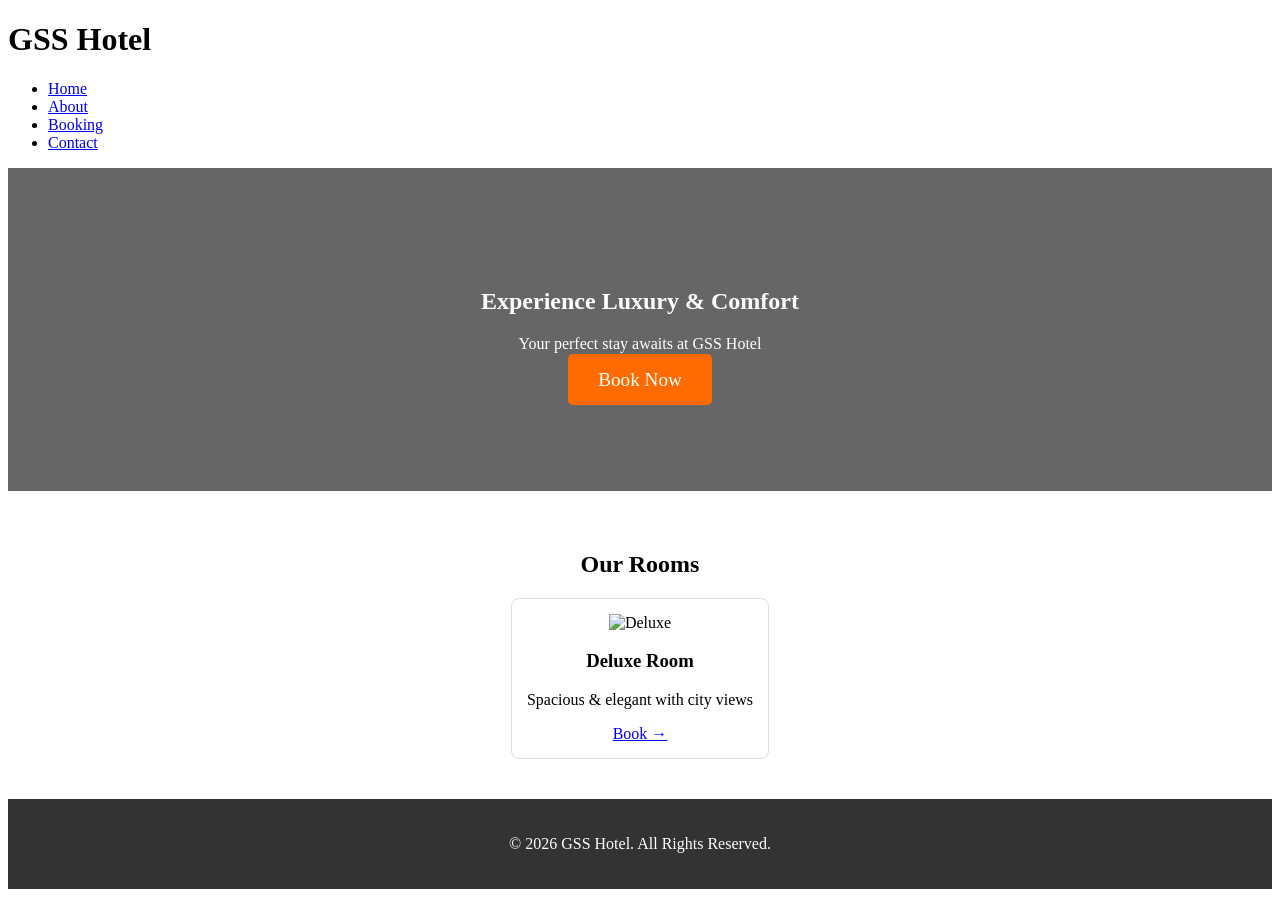
==== templates/index.html @ fb0a84f7 "Rename index.php to index.html" ====
<!DOCTYPE html>
<html lang="en">
<head>
    <meta charset="UTF-8">
    <meta name="viewport" content="width=device-width, initial-scale=1.0">
    <title>GSS Hotel - Welcome</title>
    <link rel="stylesheet" href="<?= asset('css/style.css'); ?>">
</head>
<body>
    <header>
        <h1>GSS Hotel</h1>
        <nav>
            <ul>
                <li><a href="<?= url_for(); ?>">Home</a></li>
                <li><a href="<?= url_for('about'); ?>">About</a></li>
                <li><a href="<?= url_for('booking'); ?>">Booking</a></li>
                <li><a href="<?= url_for('contact'); ?>">Contact</a></li>
            </ul>
        </nav>
    </header>

    <main>
        <!-- Hero Section -->
        <section class="hero" style="background: linear-gradient(rgba(0,0,0,0.6), rgba(0,0,0,0.6)), url('https://source.unsplash.com/random/1600x900/?hotel'); background-size: cover; color: white; text-align: center; padding: 100px 20px;">
            <h2>Experience Luxury & Comfort</h2>
            <p>Your perfect stay awaits at GSS Hotel</p>
            <a href="<?= url_for('booking'); ?>" class="cta-button" style="background: #ff6b00; color: white; padding: 15px 30px; text-decoration: none; border-radius: 5px; font-size: 1.2em;">Book Now</a>
        </section>

        <!-- Featured Rooms -->
        <section class="featured-rooms" style="padding: 40px 20px; text-align: center;">
            <h2>Our Rooms</h2>
            <div style="display: flex; justify-content: center; gap: 20px; flex-wrap: wrap;">
                <div class="room" style="max-width: 300px; border: 1px solid #ddd; padding: 15px; border-radius: 8px;">
                    <img src="https://source.unsplash.com/random/300x200/?hotel-room" alt="Deluxe" style="width:100%;">
                    <h3>Deluxe Room</h3>
                    <p>Spacious & elegant with city views</p>
                    <a href="<?= url_for('booking'); ?>">Book →</a>
                </div>
                <!-- Add more rooms if you want -->
            </div>
        </section>

        <footer style="text-align: center; padding: 20px; background: #333; color: white;">
            <p>&copy; 2026 GSS Hotel. All Rights Reserved.</p>
        </footer>
    </main>
</body>
</html>
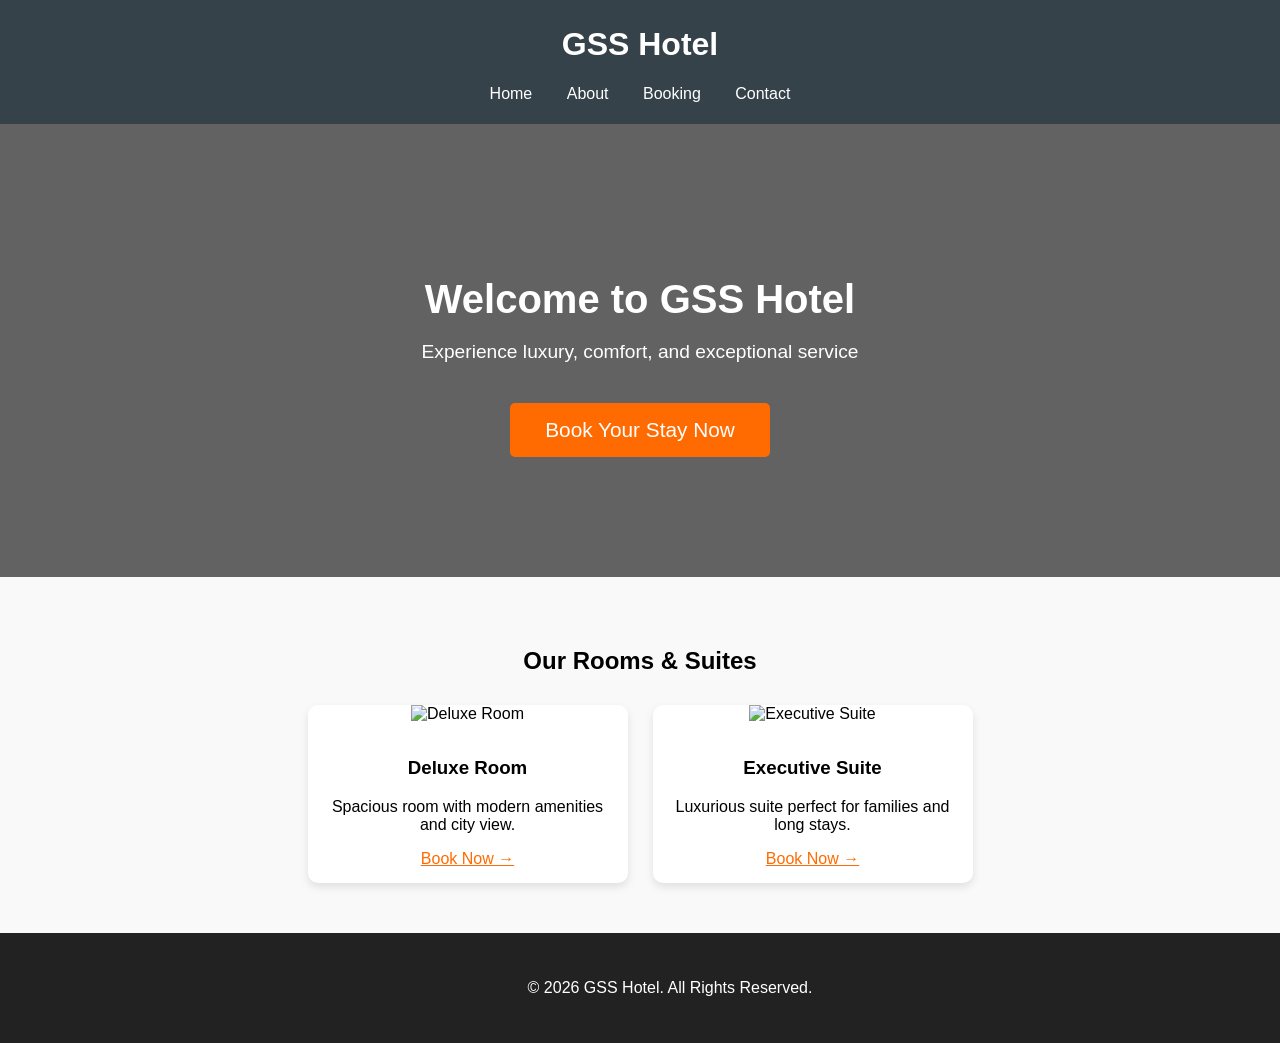
==== commit a4c6e03b: "Create index.html Added index.html home page" ====
--- a/templates/index.html
+++ b/templates/index.html
@@ -3,48 +3,59 @@
 <head>
     <meta charset="UTF-8">
     <meta name="viewport" content="width=device-width, initial-scale=1.0">
-    <title>GSS Hotel - Welcome</title>
-    <link rel="stylesheet" href="<?= asset('css/style.css'); ?>">
+    <title>GSS Hotel - Home</title>
+    <link rel="stylesheet" href="../static/css/style.css">
 </head>
 <body>
     <header>
         <h1>GSS Hotel</h1>
         <nav>
             <ul>
-                <li><a href="<?= url_for(); ?>">Home</a></li>
-                <li><a href="<?= url_for('about'); ?>">About</a></li>
-                <li><a href="<?= url_for('booking'); ?>">Booking</a></li>
-                <li><a href="<?= url_for('contact'); ?>">Contact</a></li>
+                <li><a href="index.html">Home</a></li>
+                <li><a href="about.html">About</a></li>
+                <li><a href="booking.html">Booking</a></li>
+                <li><a href="contact.html">Contact</a></li>
             </ul>
         </nav>
     </header>
 
     <main>
         <!-- Hero Section -->
-        <section class="hero" style="background: linear-gradient(rgba(0,0,0,0.6), rgba(0,0,0,0.6)), url('https://source.unsplash.com/random/1600x900/?hotel'); background-size: cover; color: white; text-align: center; padding: 100px 20px;">
-            <h2>Experience Luxury & Comfort</h2>
-            <p>Your perfect stay awaits at GSS Hotel</p>
-            <a href="<?= url_for('booking'); ?>" class="cta-button" style="background: #ff6b00; color: white; padding: 15px 30px; text-decoration: none; border-radius: 5px; font-size: 1.2em;">Book Now</a>
+        <section class="hero" style="background: linear-gradient(rgba(0,0,0,0.6), rgba(0,0,0,0.6)), url('https://source.unsplash.com/random/1600x900/?luxury-hotel'); background-size: cover; background-position: center; color: white; text-align: center; padding: 120px 20px;">
+            <h2>Welcome to GSS Hotel</h2>
+            <p>Experience luxury, comfort, and exceptional service</p>
+            <a href="booking.html" style="background: #ff6b00; color: white; padding: 15px 35px; text-decoration: none; border-radius: 5px; font-size: 1.3em; display: inline-block; margin-top: 20px;">Book Your Stay Now</a>
         </section>
 
         <!-- Featured Rooms -->
-        <section class="featured-rooms" style="padding: 40px 20px; text-align: center;">
-            <h2>Our Rooms</h2>
-            <div style="display: flex; justify-content: center; gap: 20px; flex-wrap: wrap;">
-                <div class="room" style="max-width: 300px; border: 1px solid #ddd; padding: 15px; border-radius: 8px;">
-                    <img src="https://source.unsplash.com/random/300x200/?hotel-room" alt="Deluxe" style="width:100%;">
-                    <h3>Deluxe Room</h3>
-                    <p>Spacious & elegant with city views</p>
-                    <a href="<?= url_for('booking'); ?>">Book →</a>
+        <section style="padding: 50px 20px; text-align: center; background: #f9f9f9;">
+            <h2>Our Rooms & Suites</h2>
+            <div style="display: flex; justify-content: center; gap: 25px; flex-wrap: wrap; margin-top: 30px;">
+                
+                <div style="max-width: 320px; background: white; border-radius: 10px; overflow: hidden; box-shadow: 0 4px 8px rgba(0,0,0,0.1);">
+                    <img src="https://source.unsplash.com/random/300x200/?hotel-room" alt="Deluxe Room" style="width: 100%;">
+                    <div style="padding: 15px;">
+                        <h3>Deluxe Room</h3>
+                        <p>Spacious room with modern amenities and city view.</p>
+                        <a href="booking.html" style="color: #ff6b00;">Book Now →</a>
+                    </div>
                 </div>
-                <!-- Add more rooms if you want -->
+
+                <div style="max-width: 320px; background: white; border-radius: 10px; overflow: hidden; box-shadow: 0 4px 8px rgba(0,0,0,0.1);">
+                    <img src="https://source.unsplash.com/random/300x200/?suite" alt="Executive Suite" style="width: 100%;">
+                    <div style="padding: 15px;">
+                        <h3>Executive Suite</h3>
+                        <p>Luxurious suite perfect for families and long stays.</p>
+                        <a href="booking.html" style="color: #ff6b00;">Book Now →</a>
+                    </div>
+                </div>
+
             </div>
         </section>
 
-        <footer style="text-align: center; padding: 20px; background: #333; color: white;">
+        <footer style="background: #222; color: white; text-align: center; padding: 30px;">
             <p>&copy; 2026 GSS Hotel. All Rights Reserved.</p>
         </footer>
     </main>
 </body>
 </html>
-
--- a/static/css/style.css
+++ b/static/css/style.css
@@ -0,0 +1,360 @@
+/* General Styles */
+body {
+    font-family: Arial, sans-serif;
+    margin: 0;
+    padding: 0;
+    background-color: #f4f4f4;
+}
+
+header {
+    background: #35424a;
+    color: #ffffff;
+    padding: 5px 0;
+    text-align: center;
+}
+
+nav ul {
+    list-style: none;
+    padding: 0;
+}
+
+nav ul li {
+    display: inline;
+    margin: 0 15px;
+}
+
+nav ul li a {
+    color: #ffffff;
+    text-decoration: none;
+}
+
+footer {
+    text-align: center;
+    padding: 10px 0;
+    background: #35424a;
+    color: #ffffff;
+    position: relative;
+    bottom: 0;
+    width: 100%;
+}
+
+/* Home Page Styles */
+
+/* Hero Section */
+.hero {
+    background-image: url('../images/hero.jpg'); /* Add a hero image */
+    background-size: cover;
+    background-position: center;
+    color: #ffffff;
+    text-align: center;
+    padding: 100px 20px;
+}
+
+.hero h2 {
+    font-size: 2.5em;
+    margin-bottom: 10px;
+}
+
+.hero p {
+    font-size: 1.2em;
+    margin-bottom: 20px;
+}
+
+.cta-button {
+    background: #35424a;
+    color: #ffffff;
+    padding: 15px 30px;
+    text-decoration: none;
+    border-radius: 5px;
+}
+
+.cta-button:hover {
+    background: #2c3e50;
+}
+
+/* Featured Rooms Section */
+.featured-rooms {
+    padding: 40px 20px;
+    background: #f9f9f9;
+    text-align: center;
+}
+
+.featured-rooms h2 {
+    margin-bottom: 20px;
+}
+
+.room {
+    display: inline-block;
+    width: 30%;
+    margin: 10px;
+    background: #ffffff;
+    border-radius: 5px;
+    box-shadow: 0 0 10px rgba(0, 0, 0, 0.1);
+    overflow: hidden;
+}
+
+.room img {
+    width: 100%;
+    height: auto;
+}
+
+.room h3 {
+    margin: 10px 0;
+}
+
+.room p {
+    padding: 0 10px;
+}
+
+/* Amenities Section */
+.amenities {
+    padding: 40px 20px;
+    background: #ffffff;
+    text-align: center;
+}
+
+.amenities h2 {
+    margin-bottom: 20px;
+}
+
+.amenities ul {
+    list-style: none;
+    padding: 0;
+}
+
+.amenities li {
+    margin: 10px 0;
+}
+
+/* Testimonials Section */
+.testimonials {
+    padding: 40px 20px;
+    background: #f9f9f9;
+    text-align: center;
+}
+
+.testimonials h2 {
+    margin-bottom: 20px;
+}
+
+blockquote {
+    font-style: italic;
+    margin: 20px 0;
+}
+
+cite {
+    display: block;
+    margin-top: 10px;
+    font-weight: bold;
+}
+
+/* About Page Styles */
+
+/* Our Story Section */
+.our-story {
+    padding: 40px 20px;
+    background: #f9f9f9;
+    text-align: center;
+}
+
+.our-story h2 {
+    margin-bottom: 20px;
+}
+
+/* Our Values Section */
+.our-values {
+    padding: 40px 20px;
+    background: #ffffff;
+    text-align: center;
+}
+
+.our-values h2 {
+    margin-bottom: 20px;
+}
+
+.our-values ul {
+    list-style: none;
+    padding: 0;
+}
+
+.our-values li {
+    margin: 10px 0;
+}
+
+/* Meet Our Team Section */
+.meet-our-team {
+    padding: 40px 20px;
+    background: #f9f9f9;
+    text-align: center;
+}
+
+.meet-our-team h2 {
+    margin-bottom: 20px;
+}
+
+.team-member {
+    display: inline-block;
+    width: 30%;
+    margin: 10px;
+    background: #ffffff;
+    border-radius: 5px;
+    box-shadow: 0 0 10px rgba(0, 0, 0, 0.1);
+    overflow: hidden;
+}
+
+.team-member img {
+    width: 100%;
+    height: auto;
+}
+
+.team-member h3 {
+    margin: 10px 0;
+}
+
+/* Our Facilities Section */
+.our-facilities {
+    padding: 40px  20px;
+    background: #ffffff;
+    text-align: center;
+}
+
+.our-facilities h2 {
+    margin-bottom: 20px;
+}
+
+.our-facilities ul {
+    list-style: none;
+    padding: 0;
+}
+
+.our-facilities li {
+    margin: 10px 0;
+}
+/* Booking Page Styles */
+
+/* Booking Form Section */
+.booking-form {
+    padding: 40px 20px;
+    background: #ffffff;
+    text-align: center;
+    border-radius: 8px; /* Rounded corners for the form */
+    box-shadow: 0 0 15px rgba(0, 0, 0, 0.1); /* Subtle shadow for depth */
+    max-width: 600px; /* Limit the width of the form */
+    margin: 20px auto; /* Center the form on the page */
+}
+
+.booking-form h2 {
+    margin-bottom: 20px;
+    font-size: 2em; /* Larger font size for the heading */
+    color: #35424a; /* Darker color for the heading */
+}
+
+.form-group {
+    margin: 15px 0; /* Space between form groups */
+    text-align: left; /* Align labels and inputs to the left */
+}
+
+label {
+    display: block;
+    margin-bottom: 5px;
+    font-weight: bold; /* Bold labels for better readability */
+}
+
+input[type="date"],
+input[type="text"],
+input[type="email"],
+input[type="tel"],
+input[type="number"],
+select {
+    width: 100%;
+    padding: 12px; /* Increased padding for better touch targets */
+    border: 1px solid #ccc;
+    border-radius: 5px;
+    box-sizing: border-box; /* Include padding in width calculation */
+    margin-bottom: 15px; /* Space below each input */
+}
+
+button.cta-button {
+    background: #35424a;
+    color: #ffffff;
+    padding: 15px 30px;
+    border: none;
+    border-radius: 5px;
+    cursor: pointer;
+    font-size: 1.1em; /* Slightly larger font size for the button */
+    transition: background 0.3s; /* Smooth transition for hover effect */
+}
+
+button.cta-button:hover {
+    background: #2c3e50;
+}
+/* Contact Page Styles */
+
+/* Contact Info Section */
+.contact-info {
+    padding: 40px 20px;
+    background: #f9f9f9;
+    text-align: center;
+    border-radius: 8px; /* Rounded corners for the section */
+    margin: 20px auto; /* Center the section */
+    max-width: 600px; /* Limit the width of the section */
+}
+
+/* Contact Form Section */
+.contact-form {
+    padding: 40px 20px;
+    background: #ffffff;
+    text-align: center;
+    border-radius: 8px; /* Rounded corners for the form */
+    box-shadow: 0 0 15px rgba(0, 0, 0, 0.1); /* Subtle shadow for depth */
+    max-width: 600px; /* Limit the width of the form */
+    margin: 20px auto; /* Center the form on the page */
+}
+
+.contact-form h2 {
+    margin-bottom: 20px;
+}
+
+.form-group {
+    margin: 15px 0; /* Space between form groups */
+    text-align: left; /* Align labels and inputs to the left */
+}
+
+label {
+    display: block;
+    margin-bottom: 5px;
+    font-weight: bold; /* Bold labels for better readability */
+}
+
+input[type="text"],
+input[type="email"],
+textarea {
+    width: 100%;
+    padding: 12px; /* Increased padding for better touch targets */
+    border: 1px solid #ccc;
+    border-radius: 5px;
+    box-sizing: border-box; /* Include padding in width calculation */
+    margin-bottom: 15px; /* Space below each input */
+ transition: border-color 0.3s; /* Smooth transition for border color */
+}
+
+input[type="text"]:focus,
+input[type="email"]:focus,
+textarea:focus {
+    border-color: #35424a; /* Change border color on focus */
+    outline: none; /* Remove default outline */
+}
+
+.cta-button {
+    background: #35424a; /* Button background color */
+    color: #ffffff; /* Button text color */
+    padding: 12px 20px; /* Button padding */
+    border: none; /* Remove default border */
+    border-radius: 5px; /* Rounded corners for the button */
+    cursor: pointer; /* Pointer cursor on hover */
+    transition: background 0.3s; /* Smooth transition for background color */
+}
+
+.cta-button:hover {
+    background: #2c3e50; /* Darker background on hover */
+}
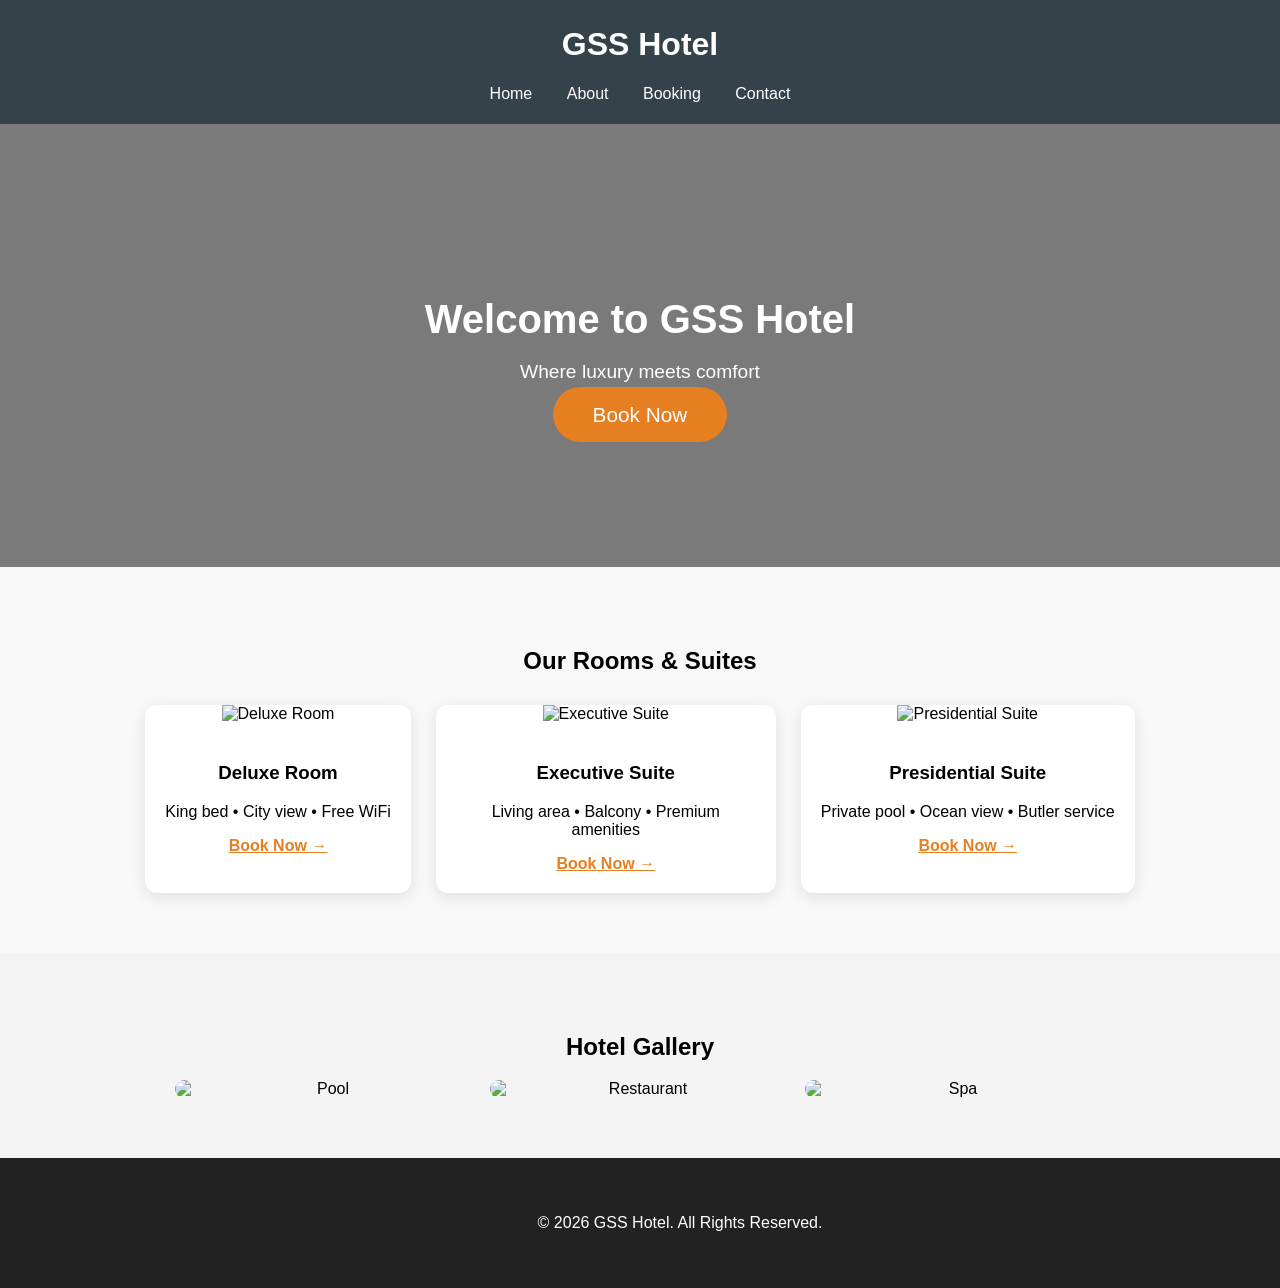
==== commit 622c348c: "Updated index.html with images and design" ====
--- a/templates/index.html
+++ b/templates/index.html
@@ -5,6 +5,11 @@
     <meta name="viewport" content="width=device-width, initial-scale=1.0">
     <title>GSS Hotel - Home</title>
     <link rel="stylesheet" href="../static/css/style.css">
+    <style>
+        .hero { background-size: cover; background-position: center; color: white; text-align: center; padding: 140px 20px; }
+        .room-card { border-radius: 12px; overflow: hidden; box-shadow: 0 4px 15px rgba(0,0,0,0.1); transition: transform 0.3s; }
+        .room-card:hover { transform: scale(1.05); }
+    </style>
 </head>
 <body>
     <header>
@@ -20,40 +25,62 @@
     </header>
 
     <main>
-        <!-- Hero Section -->
-        <section class="hero" style="background: linear-gradient(rgba(0,0,0,0.6), rgba(0,0,0,0.6)), url('https://source.unsplash.com/random/1600x900/?luxury-hotel'); background-size: cover; background-position: center; color: white; text-align: center; padding: 120px 20px;">
+        <!-- Hero Section with Picture -->
+        <section class="hero" style="background-image: linear-gradient(rgba(0,0,0,0.5), rgba(0,0,0,0.5)), url('https://source.unsplash.com/random/1600x900/?luxury-hotel-lobby');">
             <h2>Welcome to GSS Hotel</h2>
-            <p>Experience luxury, comfort, and exceptional service</p>
-            <a href="booking.html" style="background: #ff6b00; color: white; padding: 15px 35px; text-decoration: none; border-radius: 5px; font-size: 1.3em; display: inline-block; margin-top: 20px;">Book Your Stay Now</a>
+            <p>Where luxury meets comfort</p>
+            <a href="booking.html" style="background: #e67e22; color: white; padding: 16px 40px; text-decoration: none; border-radius: 50px; font-size: 1.3em;">Book Now</a>
         </section>
 
-        <!-- Featured Rooms -->
-        <section style="padding: 50px 20px; text-align: center; background: #f9f9f9;">
+        <!-- Featured Rooms with Pictures -->
+        <section style="padding: 60px 20px; text-align: center; background: #f8f8f8;">
             <h2>Our Rooms & Suites</h2>
             <div style="display: flex; justify-content: center; gap: 25px; flex-wrap: wrap; margin-top: 30px;">
-                
-                <div style="max-width: 320px; background: white; border-radius: 10px; overflow: hidden; box-shadow: 0 4px 8px rgba(0,0,0,0.1);">
-                    <img src="https://source.unsplash.com/random/300x200/?hotel-room" alt="Deluxe Room" style="width: 100%;">
-                    <div style="padding: 15px;">
+
+                <!-- Room 1 -->
+                <div class="room-card" style="max-width: 340px; background: white;">
+                    <img src="https://source.unsplash.com/random/600x400/?deluxe-hotel-room" alt="Deluxe Room" style="width: 100%; height: 220px; object-fit: cover;">
+                    <div style="padding: 20px;">
                         <h3>Deluxe Room</h3>
-                        <p>Spacious room with modern amenities and city view.</p>
-                        <a href="booking.html" style="color: #ff6b00;">Book Now →</a>
+                        <p>King bed • City view • Free WiFi</p>
+                        <a href="booking.html" style="color: #e67e22; font-weight: bold;">Book Now →</a>
                     </div>
                 </div>
 
-                <div style="max-width: 320px; background: white; border-radius: 10px; overflow: hidden; box-shadow: 0 4px 8px rgba(0,0,0,0.1);">
-                    <img src="https://source.unsplash.com/random/300x200/?suite" alt="Executive Suite" style="width: 100%;">
-                    <div style="padding: 15px;">
+                <!-- Room 2 -->
+                <div class="room-card" style="max-width: 340px; background: white;">
+                    <img src="https://source.unsplash.com/random/600x400/?hotel-suite" alt="Executive Suite" style="width: 100%; height: 220px; object-fit: cover;">
+                    <div style="padding: 20px;">
                         <h3>Executive Suite</h3>
-                        <p>Luxurious suite perfect for families and long stays.</p>
-                        <a href="booking.html" style="color: #ff6b00;">Book Now →</a>
+                        <p>Living area • Balcony • Premium amenities</p>
+                        <a href="booking.html" style="color: #e67e22; font-weight: bold;">Book Now →</a>
+                    </div>
+                </div>
+
+                <!-- Room 3 -->
+                <div class="room-card" style="max-width: 340px; background: white;">
+                    <img src="https://source.unsplash.com/random/600x400/?luxury-hotel-room" alt="Presidential Suite" style="width: 100%; height: 220px; object-fit: cover;">
+                    <div style="padding: 20px;">
+                        <h3>Presidential Suite</h3>
+                        <p>Private pool • Ocean view • Butler service</p>
+                        <a href="booking.html" style="color: #e67e22; font-weight: bold;">Book Now →</a>
                     </div>
                 </div>
 
             </div>
         </section>
 
-        <footer style="background: #222; color: white; text-align: center; padding: 30px;">
+        <!-- Gallery Section -->
+        <section style="padding: 60px 20px; text-align: center;">
+            <h2>Hotel Gallery</h2>
+            <div style="display: flex; justify-content: center; gap: 15px; flex-wrap: wrap;">
+                <img src="https://source.unsplash.com/random/400x300/?hotel-pool" alt="Pool" style="width: 300px; border-radius: 12px;">
+                <img src="https://source.unsplash.com/random/400x300/?hotel-restaurant" alt="Restaurant" style="width: 300px; border-radius: 12px;">
+                <img src="https://source.unsplash.com/random/400x300/?hotel-spa" alt="Spa" style="width: 300px; border-radius: 12px;">
+            </div>
+        </section>
+
+        <footer style="background: #222; color: white; text-align: center; padding: 40px;">
             <p>&copy; 2026 GSS Hotel. All Rights Reserved.</p>
         </footer>
     </main>
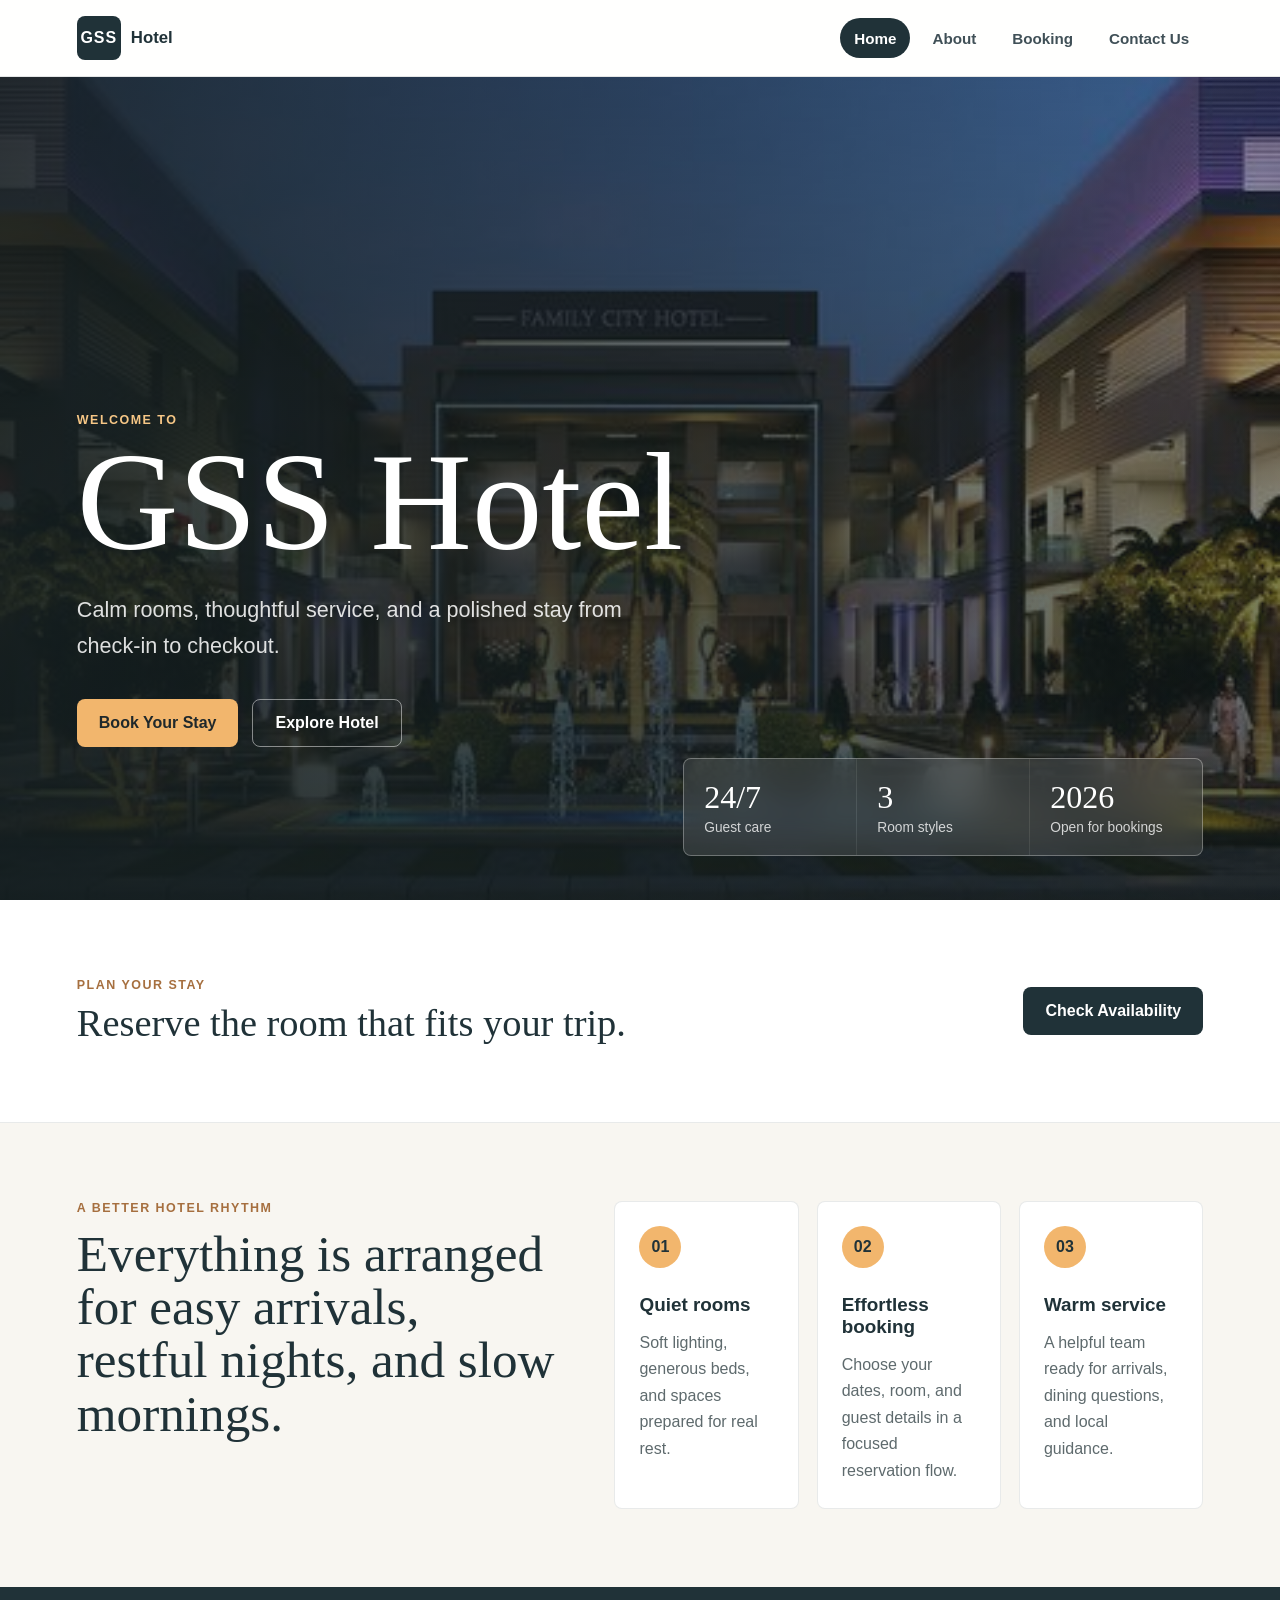
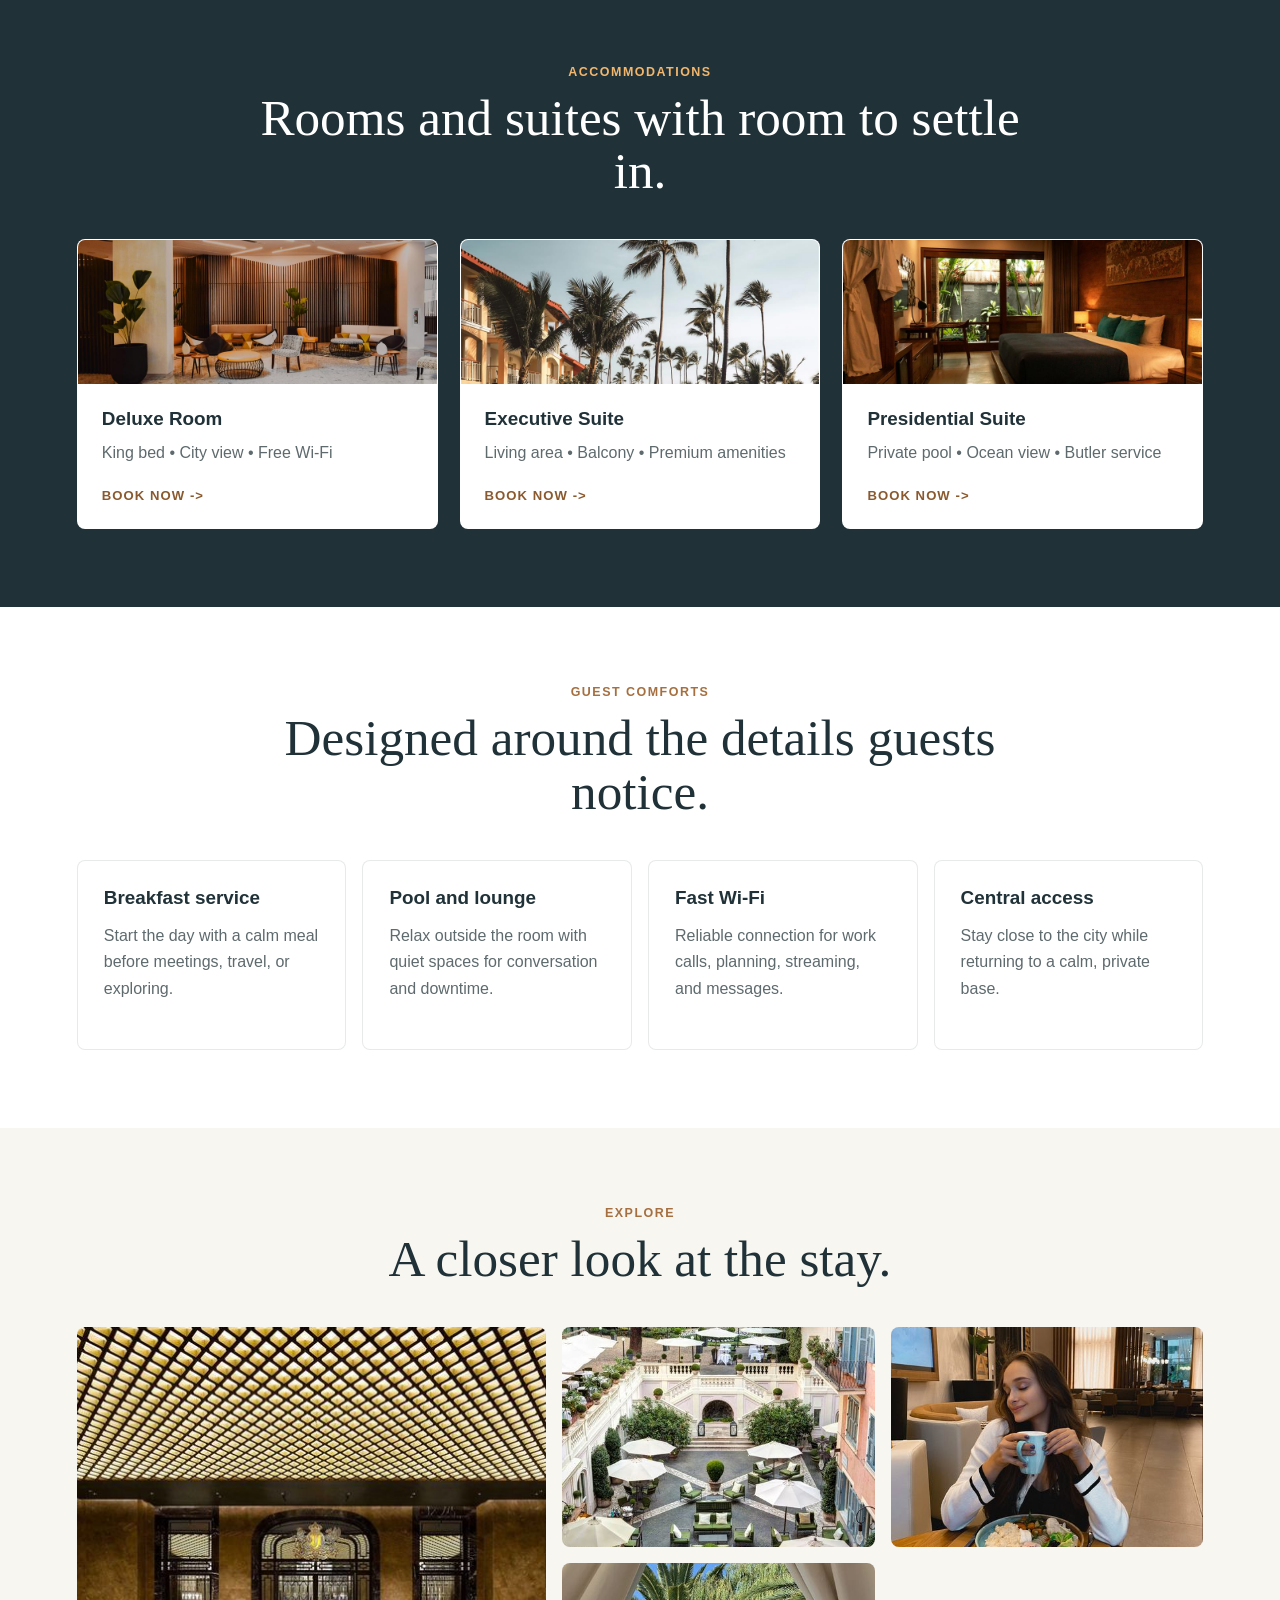
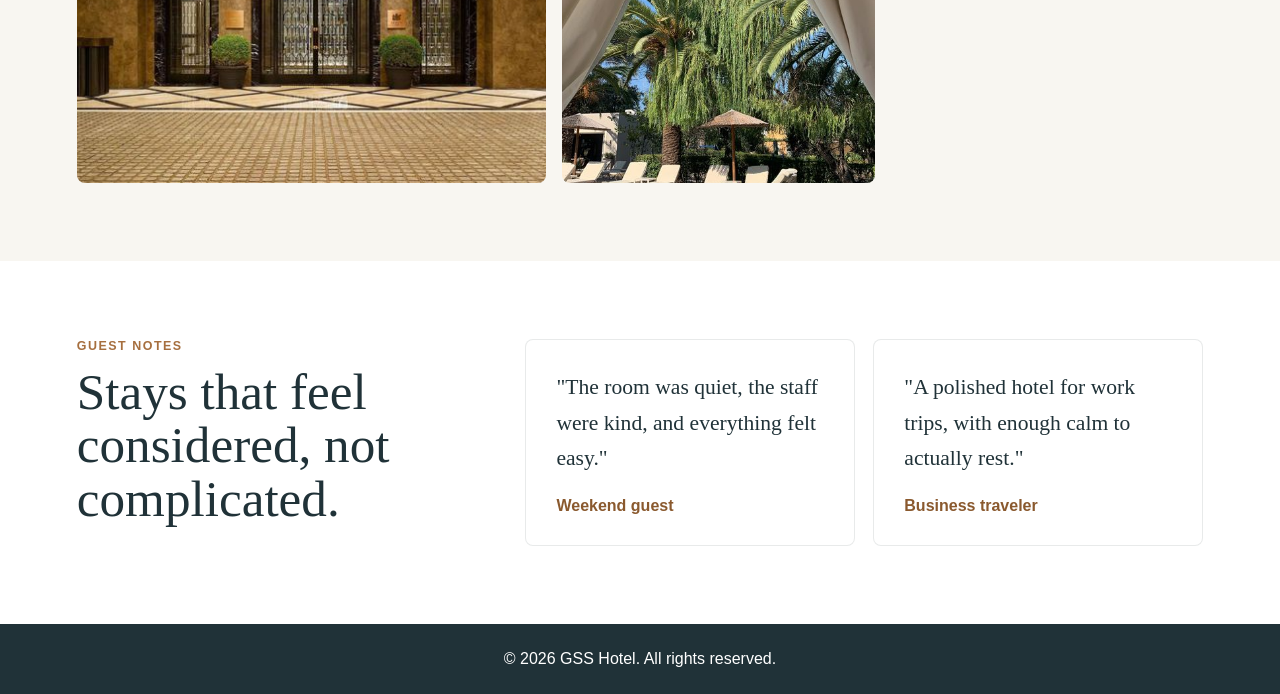
==== commit 368fe206: "Refactor HTML and CSS structure for improved styling and layout consistency" ====
--- a/templates/index.html
+++ b/templates/index.html
@@ -4,85 +4,179 @@
     <meta charset="UTF-8">
     <meta name="viewport" content="width=device-width, initial-scale=1.0">
     <title>GSS Hotel - Home</title>
-    <link rel="stylesheet" href="../static/css/style.css">
-    <style>
-        .hero { background-size: cover; background-position: center; color: white; text-align: center; padding: 140px 20px; }
-        .room-card { border-radius: 12px; overflow: hidden; box-shadow: 0 4px 15px rgba(0,0,0,0.1); transition: transform 0.3s; }
-        .room-card:hover { transform: scale(1.05); }
-    </style>
+    <link rel="preload" as="image" href="../static/images/home_background.jpeg" fetchpriority="high">
+    <link rel="stylesheet" href="../static/css/base.css">
+    <link rel="stylesheet" href="../static/css/home.css">
 </head>
-<body>
-    <header>
-        <h1>GSS Hotel</h1>
-        <nav>
+<body class="site-page home-page">
+    <header class="site-header">
+        <a class="brand" href="index.html" aria-label="GSS Hotel home">
+            <span class="brand-mark">GSS</span>
+            <span class="brand-copy">Hotel</span>
+        </a>
+        <nav class="site-nav" aria-label="Primary navigation">
             <ul>
-                <li><a href="index.html">Home</a></li>
+                <li><a href="index.html" class="active">Home</a></li>
                 <li><a href="about.html">About</a></li>
                 <li><a href="booking.html">Booking</a></li>
-                <li><a href="contact.html">Contact</a></li>
+                <li><a href="contact.html">Contact Us</a></li>
             </ul>
         </nav>
     </header>
 
     <main>
-        <!-- Hero Section with Picture -->
-        <section class="hero" style="background-image: linear-gradient(rgba(0,0,0,0.5), rgba(0,0,0,0.5)), url('https://source.unsplash.com/random/1600x900/?luxury-hotel-lobby');">
-            <h2>Welcome to GSS Hotel</h2>
-            <p>Where luxury meets comfort</p>
-            <a href="booking.html" style="background: #e67e22; color: white; padding: 16px 40px; text-decoration: none; border-radius: 50px; font-size: 1.3em;">Book Now</a>
+        <section class="home-hero">
+            <img src="../static/images/home_background.jpeg" alt="GSS Hotel lounge with warm evening lighting" fetchpriority="high" decoding="async">
+            <div class="home-hero-content">
+                <span class="section-kicker">Welcome to</span>
+                <h1>GSS Hotel</h1>
+                <p>Calm rooms, thoughtful service, and a polished stay from check-in to checkout.</p>
+                <div class="hero-actions">
+                    <a href="booking.html" class="primary-button">Book Your Stay</a>
+                    <a href="about.html" class="secondary-button">Explore Hotel</a>
+                </div>
+            </div>
+            <aside class="hero-panel" aria-label="Hotel highlights">
+                <div>
+                    <strong>24/7</strong>
+                    <span>Guest care</span>
+                </div>
+                <div>
+                    <strong>3</strong>
+                    <span>Room styles</span>
+                </div>
+                <div>
+                    <strong>2026</strong>
+                    <span>Open for bookings</span>
+                </div>
+            </aside>
         </section>
 
-        <!-- Featured Rooms with Pictures -->
-        <section style="padding: 60px 20px; text-align: center; background: #f8f8f8;">
-            <h2>Our Rooms & Suites</h2>
-            <div style="display: flex; justify-content: center; gap: 25px; flex-wrap: wrap; margin-top: 30px;">
+        <section class="booking-strip" aria-label="Quick booking options">
+            <div>
+                <span class="section-kicker">Plan your stay</span>
+                <h2>Reserve the room that fits your trip.</h2>
+            </div>
+            <a href="booking.html" class="dark-button primary-button">Check Availability</a>
+        </section>
 
-                <!-- Room 1 -->
-                <div class="room-card" style="max-width: 340px; background: white;">
-                    <img src="https://source.unsplash.com/random/600x400/?deluxe-hotel-room" alt="Deluxe Room" style="width: 100%; height: 220px; object-fit: cover;">
-                    <div style="padding: 20px;">
+        <section class="intro-section">
+            <div class="intro-copy">
+                <span class="section-kicker">A better hotel rhythm</span>
+                <h2>Everything is arranged for easy arrivals, restful nights, and slow mornings.</h2>
+            </div>
+            <div class="intro-grid">
+                <article>
+                    <span>01</span>
+                    <h3>Quiet rooms</h3>
+                    <p>Soft lighting, generous beds, and spaces prepared for real rest.</p>
+                </article>
+                <article>
+                    <span>02</span>
+                    <h3>Effortless booking</h3>
+                    <p>Choose your dates, room, and guest details in a focused reservation flow.</p>
+                </article>
+                <article>
+                    <span>03</span>
+                    <h3>Warm service</h3>
+                    <p>A helpful team ready for arrivals, dining questions, and local guidance.</p>
+                </article>
+            </div>
+        </section>
+
+        <section class="featured-rooms-section">
+            <div class="section-title">
+                <span class="section-kicker">Accommodations</span>
+                <h2>Rooms and suites with room to settle in.</h2>
+            </div>
+            <div class="rooms-grid">
+                <div class="room-card">
+                    <img src="../static/images/optimized/deluxe-room-card.jpg" alt="Deluxe room with warm lighting and a large bed" width="900" height="360" loading="eager" decoding="async">
+                    <div class="room-card-content">
                         <h3>Deluxe Room</h3>
-                        <p>King bed • City view • Free WiFi</p>
-                        <a href="booking.html" style="color: #e67e22; font-weight: bold;">Book Now →</a>
+                        <p>King bed &bull; City view &bull; Free Wi-Fi</p>
+                        <a href="booking.html" class="book-link">Book now</a>
                     </div>
                 </div>
 
-                <!-- Room 2 -->
-                <div class="room-card" style="max-width: 340px; background: white;">
-                    <img src="https://source.unsplash.com/random/600x400/?hotel-suite" alt="Executive Suite" style="width: 100%; height: 220px; object-fit: cover;">
-                    <div style="padding: 20px;">
+                <div class="room-card">
+                    <img src="../static/images/optimized/family-suite-card.jpg" alt="Executive suite with living area and refined finishes" width="900" height="360" loading="eager" decoding="async">
+                    <div class="room-card-content">
                         <h3>Executive Suite</h3>
-                        <p>Living area • Balcony • Premium amenities</p>
-                        <a href="booking.html" style="color: #e67e22; font-weight: bold;">Book Now →</a>
+                        <p>Living area &bull; Balcony &bull; Premium amenities</p>
+                        <a href="booking.html" class="book-link">Book now</a>
                     </div>
                 </div>
 
-                <!-- Room 3 -->
-                <div class="room-card" style="max-width: 340px; background: white;">
-                    <img src="https://source.unsplash.com/random/600x400/?luxury-hotel-room" alt="Presidential Suite" style="width: 100%; height: 220px; object-fit: cover;">
-                    <div style="padding: 20px;">
+                <div class="room-card">
+                    <img src="../static/images/optimized/signature-suite-card.jpg" alt="Presidential suite with a spacious luxury bedroom" width="900" height="360" loading="eager" decoding="async">
+                    <div class="room-card-content">
                         <h3>Presidential Suite</h3>
-                        <p>Private pool • Ocean view • Butler service</p>
-                        <a href="booking.html" style="color: #e67e22; font-weight: bold;">Book Now →</a>
+                        <p>Private pool &bull; Ocean view &bull; Butler service</p>
+                        <a href="booking.html" class="book-link">Book now</a>
                     </div>
                 </div>
-
             </div>
         </section>
 
-        <!-- Gallery Section -->
-        <section style="padding: 60px 20px; text-align: center;">
-            <h2>Hotel Gallery</h2>
-            <div style="display: flex; justify-content: center; gap: 15px; flex-wrap: wrap;">
-                <img src="https://source.unsplash.com/random/400x300/?hotel-pool" alt="Pool" style="width: 300px; border-radius: 12px;">
-                <img src="https://source.unsplash.com/random/400x300/?hotel-restaurant" alt="Restaurant" style="width: 300px; border-radius: 12px;">
-                <img src="https://source.unsplash.com/random/400x300/?hotel-spa" alt="Spa" style="width: 300px; border-radius: 12px;">
+        <section class="amenities-section">
+            <div class="section-title">
+                <span class="section-kicker">Guest comforts</span>
+                <h2>Designed around the details guests notice.</h2>
+            </div>
+            <div class="amenities-grid">
+                <article>
+                    <h3>Breakfast service</h3>
+                    <p>Start the day with a calm meal before meetings, travel, or exploring.</p>
+                </article>
+                <article>
+                    <h3>Pool and lounge</h3>
+                    <p>Relax outside the room with quiet spaces for conversation and downtime.</p>
+                </article>
+                <article>
+                    <h3>Fast Wi-Fi</h3>
+                    <p>Reliable connection for work calls, planning, streaming, and messages.</p>
+                </article>
+                <article>
+                    <h3>Central access</h3>
+                    <p>Stay close to the city while returning to a calm, private base.</p>
+                </article>
             </div>
         </section>
 
-        <footer style="background: #222; color: white; text-align: center; padding: 40px;">
-            <p>&copy; 2026 GSS Hotel. All Rights Reserved.</p>
-        </footer>
+        <section class="gallery-section" aria-label="GSS Hotel gallery">
+            <div class="section-title">
+                <span class="section-kicker">Explore</span>
+                <h2>A closer look at the stay.</h2>
+            </div>
+            <div class="gallery-grid">
+                <img class="gallery-large" src="../static/images/WhatsApp Image 2026-06-19 at 08.55.01.jpeg" alt="Elegant hotel entrance with patterned lighting" loading="eager" decoding="async">
+                <img src="../static/images/WhatsApp Image 2026-06-19 at 08.54.58.jpeg" alt="Hotel courtyard with outdoor seating" loading="eager" decoding="async">
+                <img src="../static/images/WhatsApp Image 2026-06-19 at 08.55.05 (1).jpeg" alt="Guest dining in a bright hotel lounge" loading="eager" decoding="async">
+                <img src="../static/images/WhatsApp Image 2026-06-19 at 08.54.59.jpeg" alt="Poolside lounge area with palm trees" loading="eager" decoding="async">
+            </div>
+        </section>
+
+        <section class="reviews-section">
+            <div class="review-copy">
+                <span class="section-kicker">Guest notes</span>
+                <h2>Stays that feel considered, not complicated.</h2>
+            </div>
+            <div class="reviews-grid">
+                <blockquote>
+                    <p>"The room was quiet, the staff were kind, and everything felt easy."</p>
+                    <cite>Weekend guest</cite>
+                </blockquote>
+                <blockquote>
+                    <p>"A polished hotel for work trips, with enough calm to actually rest."</p>
+                    <cite>Business traveler</cite>
+                </blockquote>
+            </div>
+        </section>
     </main>
+
+    <footer>
+        <p>&copy; 2026 GSS Hotel. All rights reserved.</p>
+    </footer>
 </body>
 </html>
--- a/static/css/base.css
+++ b/static/css/base.css
@@ -0,0 +1,302 @@
+*,
+*::before,
+*::after {
+    box-sizing: border-box;
+}
+
+body {
+    margin: 0;
+    background: #f5f1ea;
+    color: #203238;
+    font-family: Arial, sans-serif;
+}
+
+img {
+    max-width: 100%;
+}
+
+.site-page {
+    min-height: 100vh;
+}
+
+.site-header {
+    position: sticky;
+    top: 0;
+    z-index: 10;
+    display: flex;
+    align-items: center;
+    justify-content: space-between;
+    gap: 24px;
+    padding: 16px 6vw;
+    background: rgba(255, 255, 255, 0.92);
+    color: #203238;
+    border-bottom: 1px solid rgba(32, 50, 56, 0.12);
+    backdrop-filter: blur(14px);
+}
+
+.brand {
+    display: inline-flex;
+    align-items: center;
+    gap: 10px;
+    color: #203238;
+    font-weight: 700;
+    text-decoration: none;
+}
+
+.brand-mark {
+    display: inline-flex;
+    align-items: center;
+    justify-content: center;
+    width: 44px;
+    height: 44px;
+    background: #203238;
+    color: #ffffff;
+    border-radius: 8px;
+    letter-spacing: 1px;
+}
+
+.brand-copy {
+    font-size: 1.05rem;
+}
+
+.site-nav ul {
+    display: flex;
+    align-items: center;
+    gap: 8px;
+    margin: 0;
+    padding: 0;
+    list-style: none;
+}
+
+.site-nav a {
+    display: inline-flex;
+    align-items: center;
+    min-height: 40px;
+    padding: 0 14px;
+    color: #405057;
+    border-radius: 999px;
+    font-size: 0.95rem;
+    font-weight: 700;
+    text-decoration: none;
+}
+
+.site-nav a:hover,
+.site-nav a.active {
+    background: #203238;
+    color: #ffffff;
+}
+
+.section-kicker {
+    display: block;
+    margin-bottom: 12px;
+    color: #a66f3f;
+    font-size: 0.78rem;
+    font-weight: 800;
+    letter-spacing: 0.12em;
+    text-transform: uppercase;
+}
+
+.section-heading {
+    max-width: 760px;
+    margin-bottom: 34px;
+}
+
+.section-heading h2,
+.modern-form-card h2 {
+    margin: 0;
+    color: #203238;
+    font-family: Georgia, "Times New Roman", serif;
+    font-size: clamp(2rem, 4vw, 4rem);
+    font-weight: 500;
+    line-height: 1.05;
+}
+
+.primary-button,
+.secondary-button {
+    display: inline-flex;
+    align-items: center;
+    justify-content: center;
+    min-height: 48px;
+    padding: 0 22px;
+    border-radius: 8px;
+    font-weight: 800;
+    text-decoration: none;
+    transition: transform 200ms ease, background 200ms ease, color 200ms ease;
+}
+
+.primary-button {
+    background: #f2b66d;
+    color: #1f282b;
+}
+
+.primary-button:hover {
+    background: #ffd098;
+    transform: translateY(-2px);
+}
+
+.secondary-button {
+    color: #ffffff;
+    border: 1px solid rgba(255, 255, 255, 0.48);
+}
+
+.secondary-button:hover {
+    background: rgba(255, 255, 255, 0.12);
+    transform: translateY(-2px);
+}
+
+.dark-button {
+    background: #203238;
+    color: #ffffff;
+    white-space: nowrap;
+}
+
+.dark-button:hover {
+    background: #31484f;
+}
+
+.page-hero {
+    min-height: 470px;
+    display: flex;
+    align-items: end;
+    padding: 110px 6vw 58px;
+    color: #ffffff;
+    background-size: cover;
+    background-position: center;
+}
+
+.page-hero-content {
+    max-width: 760px;
+}
+
+.page-hero h1 {
+    margin: 0;
+    font-family: Georgia, "Times New Roman", serif;
+    font-size: clamp(2.7rem, 5.8vw, 5.6rem);
+    font-weight: 500;
+    line-height: 1;
+}
+
+.page-hero p {
+    max-width: 620px;
+    margin: 22px 0 0;
+    color: rgba(255, 255, 255, 0.82);
+    font-size: 1.16rem;
+    line-height: 1.7;
+}
+
+.modern-form-card {
+    max-width: none;
+    margin: 0;
+    padding: 34px;
+    background: #ffffff;
+    text-align: left;
+    border: 1px solid rgba(32, 50, 56, 0.1);
+    border-radius: 8px;
+    box-shadow: 0 24px 70px rgba(32, 50, 56, 0.12);
+}
+
+.modern-form-card form {
+    margin-top: 24px;
+}
+
+.form-row {
+    display: grid;
+    grid-template-columns: repeat(2, minmax(0, 1fr));
+    gap: 18px;
+}
+
+.form-group {
+    margin: 0 0 18px;
+}
+
+label {
+    display: block;
+    margin-bottom: 5px;
+    color: #203238;
+    font-size: 0.88rem;
+    font-weight: 700;
+}
+
+input,
+select,
+textarea {
+    width: 100%;
+    min-height: 48px;
+    padding: 12px;
+    background: #f8f6f1;
+    border: 1px solid rgba(32, 50, 56, 0.18);
+    border-radius: 5px;
+    color: #203238;
+    font: inherit;
+}
+
+textarea {
+    min-height: 150px;
+    resize: vertical;
+}
+
+input:focus,
+select:focus,
+textarea:focus {
+    border-color: #a66f3f;
+    outline: none;
+}
+
+.form-submit {
+    width: 100%;
+    border: 0;
+    cursor: pointer;
+    font-size: 1rem;
+}
+
+.form-message {
+    padding: 12px;
+    border-radius: 5px;
+    font-weight: 700;
+}
+
+.form-message.success {
+    background: #e6f7ec;
+    color: #176b35;
+}
+
+.form-message.error {
+    background: #fdecea;
+    color: #a4262c;
+}
+
+footer {
+    width: 100%;
+    padding: 10px 0;
+    background: #203238;
+    color: #ffffff;
+    text-align: center;
+}
+
+@media (max-width: 900px) {
+    .site-header {
+        align-items: flex-start;
+        flex-direction: column;
+    }
+
+    .site-nav ul {
+        flex-wrap: wrap;
+    }
+}
+
+@media (max-width: 560px) {
+    .site-header,
+    .page-hero {
+        padding-left: 20px;
+        padding-right: 20px;
+    }
+
+    .form-row {
+        grid-template-columns: 1fr;
+        gap: 0;
+    }
+
+    .modern-form-card {
+        padding: 24px;
+    }
+}
--- a/static/css/home.css
+++ b/static/css/home.css
@@ -0,0 +1,436 @@
+/* Home Page Styles */
+
+.home-page {
+    background: #f8f6f1;
+}
+
+.home-hero {
+    position: relative;
+    min-height: calc(100vh - 77px);
+    display: grid;
+    grid-template-columns: minmax(0, 1fr);
+    align-items: end;
+    isolation: isolate;
+    overflow: hidden;
+    color: #ffffff;
+}
+
+.home-hero::after {
+    content: "";
+    position: absolute;
+    inset: 0;
+    z-index: -1;
+    background:
+        linear-gradient(90deg, rgba(20, 30, 32, 0.86) 0%, rgba(20, 30, 32, 0.56) 48%, rgba(20, 30, 32, 0.22) 100%),
+        linear-gradient(0deg, rgba(20, 30, 32, 0.64), rgba(20, 30, 32, 0.1));
+}
+
+.home-hero > img {
+    position: absolute;
+    inset: 0;
+    z-index: -2;
+    width: 100%;
+    height: 100%;
+    object-fit: cover;
+}
+
+.home-hero-content {
+    width: min(900px, 100%);
+    padding: 11vh 6vw 17vh;
+}
+
+.home-hero .section-kicker {
+    color: #f7c786;
+}
+
+.home-hero h1 {
+    max-width: 780px;
+    margin: 0;
+    font-family: Georgia, "Times New Roman", serif;
+    font-size: clamp(4rem, 11vw, 9.25rem);
+    font-weight: 500;
+    line-height: 0.9;
+}
+
+.home-hero p {
+    max-width: 560px;
+    margin: 26px 0 0;
+    color: rgba(255, 255, 255, 0.86);
+    font-size: clamp(1.08rem, 1.8vw, 1.35rem);
+    line-height: 1.7;
+}
+
+.hero-actions {
+    display: flex;
+    flex-wrap: wrap;
+    gap: 14px;
+    margin-top: 34px;
+}
+
+.hero-panel {
+    position: absolute;
+    right: 6vw;
+    bottom: 44px;
+    display: grid;
+    grid-template-columns: repeat(3, minmax(120px, 1fr));
+    gap: 1px;
+    overflow: hidden;
+    width: min(520px, 52vw);
+    background: rgba(255, 255, 255, 0.18);
+    border: 1px solid rgba(255, 255, 255, 0.24);
+    border-radius: 8px;
+    backdrop-filter: blur(18px);
+}
+
+.hero-panel div {
+    padding: 20px;
+    background: rgba(12, 20, 22, 0.28);
+}
+
+.hero-panel strong,
+.hero-panel span {
+    display: block;
+}
+
+.hero-panel strong {
+    font-family: Georgia, "Times New Roman", serif;
+    font-size: 2rem;
+    font-weight: 500;
+}
+
+.hero-panel span {
+    margin-top: 4px;
+    color: rgba(255, 255, 255, 0.78);
+    font-size: 0.86rem;
+}
+
+.booking-strip,
+.intro-section,
+.featured-rooms-section,
+.amenities-section,
+.gallery-section,
+.reviews-section {
+    padding: 78px 6vw;
+}
+
+.booking-strip {
+    display: flex;
+    align-items: center;
+    justify-content: space-between;
+    gap: 28px;
+    background: #ffffff;
+    border-bottom: 1px solid rgba(32, 50, 56, 0.1);
+}
+
+.booking-strip h2,
+.intro-copy h2,
+.section-title h2,
+.review-copy h2 {
+    margin: 0;
+    color: #203238;
+    font-family: Georgia, "Times New Roman", serif;
+    font-size: clamp(2rem, 4vw, 3.8rem);
+    font-weight: 500;
+    line-height: 1.04;
+}
+
+.booking-strip h2 {
+    max-width: 680px;
+    font-size: clamp(1.9rem, 3vw, 3rem);
+}
+
+.intro-section {
+    display: grid;
+    grid-template-columns: minmax(280px, 0.9fr) minmax(0, 1.1fr);
+    gap: 56px;
+    align-items: start;
+    background: #f8f6f1;
+}
+
+.intro-grid {
+    display: grid;
+    grid-template-columns: repeat(3, minmax(0, 1fr));
+    gap: 18px;
+}
+
+.intro-grid article,
+.amenities-grid article,
+.reviews-grid blockquote {
+    background: #ffffff;
+    border: 1px solid rgba(32, 50, 56, 0.1);
+    border-radius: 8px;
+}
+
+.intro-grid article {
+    min-height: 235px;
+    padding: 24px;
+}
+
+.intro-grid span {
+    display: inline-flex;
+    align-items: center;
+    justify-content: center;
+    width: 42px;
+    height: 42px;
+    margin-bottom: 26px;
+    color: #203238;
+    background: #f2b66d;
+    border-radius: 50%;
+    font-weight: 800;
+}
+
+.intro-grid h3,
+.amenities-grid h3,
+.room-card-content h3 {
+    margin: 0;
+    color: #203238;
+    font-size: 1.18rem;
+}
+
+.intro-grid p,
+.amenities-grid p,
+.room-card-content p,
+.reviews-grid p {
+    color: #5e6a6d;
+    line-height: 1.65;
+}
+
+.intro-grid p,
+.amenities-grid p {
+    margin: 14px 0 0;
+}
+
+.featured-rooms-section {
+    background: #203238;
+}
+
+.featured-rooms-section .section-kicker {
+    color: #f2b66d;
+}
+
+.featured-rooms-section .section-title h2 {
+    color: #ffffff;
+}
+
+.section-title {
+    max-width: 780px;
+    margin: 0 auto 42px;
+    text-align: center;
+}
+
+.rooms-grid {
+    display: grid;
+    grid-template-columns: repeat(3, minmax(0, 1fr));
+    gap: 22px;
+    max-width: 1180px;
+    margin: 0 auto;
+}
+
+.room-card {
+    overflow: hidden;
+    background: #ffffff;
+    border: 1px solid rgba(255, 255, 255, 0.12);
+    border-radius: 8px;
+    transition: transform 180ms ease, box-shadow 180ms ease;
+}
+
+.room-card:hover {
+    transform: translateY(-4px);
+    box-shadow: 0 20px 45px rgba(7, 14, 16, 0.24);
+}
+
+.room-card img {
+    display: block;
+    width: 100%;
+    height: auto;
+    aspect-ratio: 5 / 2;
+    object-fit: cover;
+}
+
+.room-card-content {
+    padding: 24px;
+}
+
+.room-card-content p {
+    margin: 10px 0 20px;
+}
+
+.book-link {
+    color: #8a592e;
+    font-size: 0.82rem;
+    font-weight: 800;
+    letter-spacing: 0.08em;
+    text-decoration: none;
+    text-transform: uppercase;
+}
+
+.book-link::after {
+    content: " ->";
+}
+
+.book-link:hover {
+    color: #203238;
+}
+
+.amenities-section {
+    background: #ffffff;
+}
+
+.amenities-grid {
+    display: grid;
+    grid-template-columns: repeat(4, minmax(0, 1fr));
+    gap: 16px;
+    max-width: 1180px;
+    margin: 0 auto;
+}
+
+.amenities-grid article {
+    min-height: 190px;
+    padding: 26px;
+}
+
+.gallery-section {
+    background: #f8f6f1;
+}
+
+.gallery-grid {
+    display: grid;
+    grid-template-columns: 1.2fr 0.8fr 0.8fr;
+    grid-auto-rows: 220px;
+    gap: 16px;
+    max-width: 1180px;
+    margin: 0 auto;
+}
+
+.gallery-grid img {
+    display: block;
+    width: 100%;
+    height: 100%;
+    object-fit: cover;
+    border-radius: 8px;
+}
+
+.gallery-large {
+    grid-row: span 2;
+}
+
+.reviews-section {
+    display: grid;
+    grid-template-columns: minmax(280px, 0.75fr) minmax(0, 1.25fr);
+    gap: 42px;
+    align-items: start;
+    background: #ffffff;
+}
+
+.reviews-grid {
+    display: grid;
+    grid-template-columns: repeat(2, minmax(0, 1fr));
+    gap: 18px;
+}
+
+.reviews-grid blockquote {
+    margin: 0;
+    padding: 30px;
+}
+
+.reviews-grid p {
+    margin: 0;
+    color: #203238;
+    font-family: Georgia, "Times New Roman", serif;
+    font-size: 1.35rem;
+}
+
+.reviews-grid cite {
+    display: block;
+    margin-top: 20px;
+    color: #8a592e;
+    font-style: normal;
+    font-weight: 800;
+}
+
+@media (max-width: 1050px) {
+    .home-hero-content {
+        padding-bottom: 210px;
+    }
+
+    .hero-panel {
+        left: 6vw;
+        right: auto;
+        width: calc(100% - 12vw);
+    }
+
+    .intro-section,
+    .reviews-section {
+        grid-template-columns: 1fr;
+    }
+
+    .intro-grid,
+    .rooms-grid,
+    .amenities-grid {
+        grid-template-columns: repeat(2, minmax(0, 1fr));
+    }
+
+    .gallery-grid {
+        grid-template-columns: repeat(2, minmax(0, 1fr));
+    }
+}
+
+@media (max-width: 720px) {
+    .home-hero {
+        min-height: 760px;
+    }
+
+    .home-hero-content,
+    .booking-strip,
+    .intro-section,
+    .featured-rooms-section,
+    .amenities-section,
+    .gallery-section,
+    .reviews-section {
+        padding-left: 20px;
+        padding-right: 20px;
+    }
+
+    .home-hero-content {
+        padding-top: 92px;
+        padding-bottom: 260px;
+    }
+
+    .hero-actions,
+    .booking-strip {
+        align-items: stretch;
+        flex-direction: column;
+    }
+
+    .hero-actions a,
+    .booking-strip a {
+        width: 100%;
+    }
+
+    .hero-panel {
+        left: 20px;
+        bottom: 28px;
+        width: calc(100% - 40px);
+        grid-template-columns: 1fr;
+    }
+
+    .hero-panel div {
+        padding: 16px 18px;
+    }
+
+    .intro-grid,
+    .rooms-grid,
+    .amenities-grid,
+    .gallery-grid,
+    .reviews-grid {
+        grid-template-columns: 1fr;
+    }
+
+    .gallery-grid {
+        grid-auto-rows: 250px;
+    }
+
+    .gallery-large {
+        grid-row: span 1;
+    }
+}
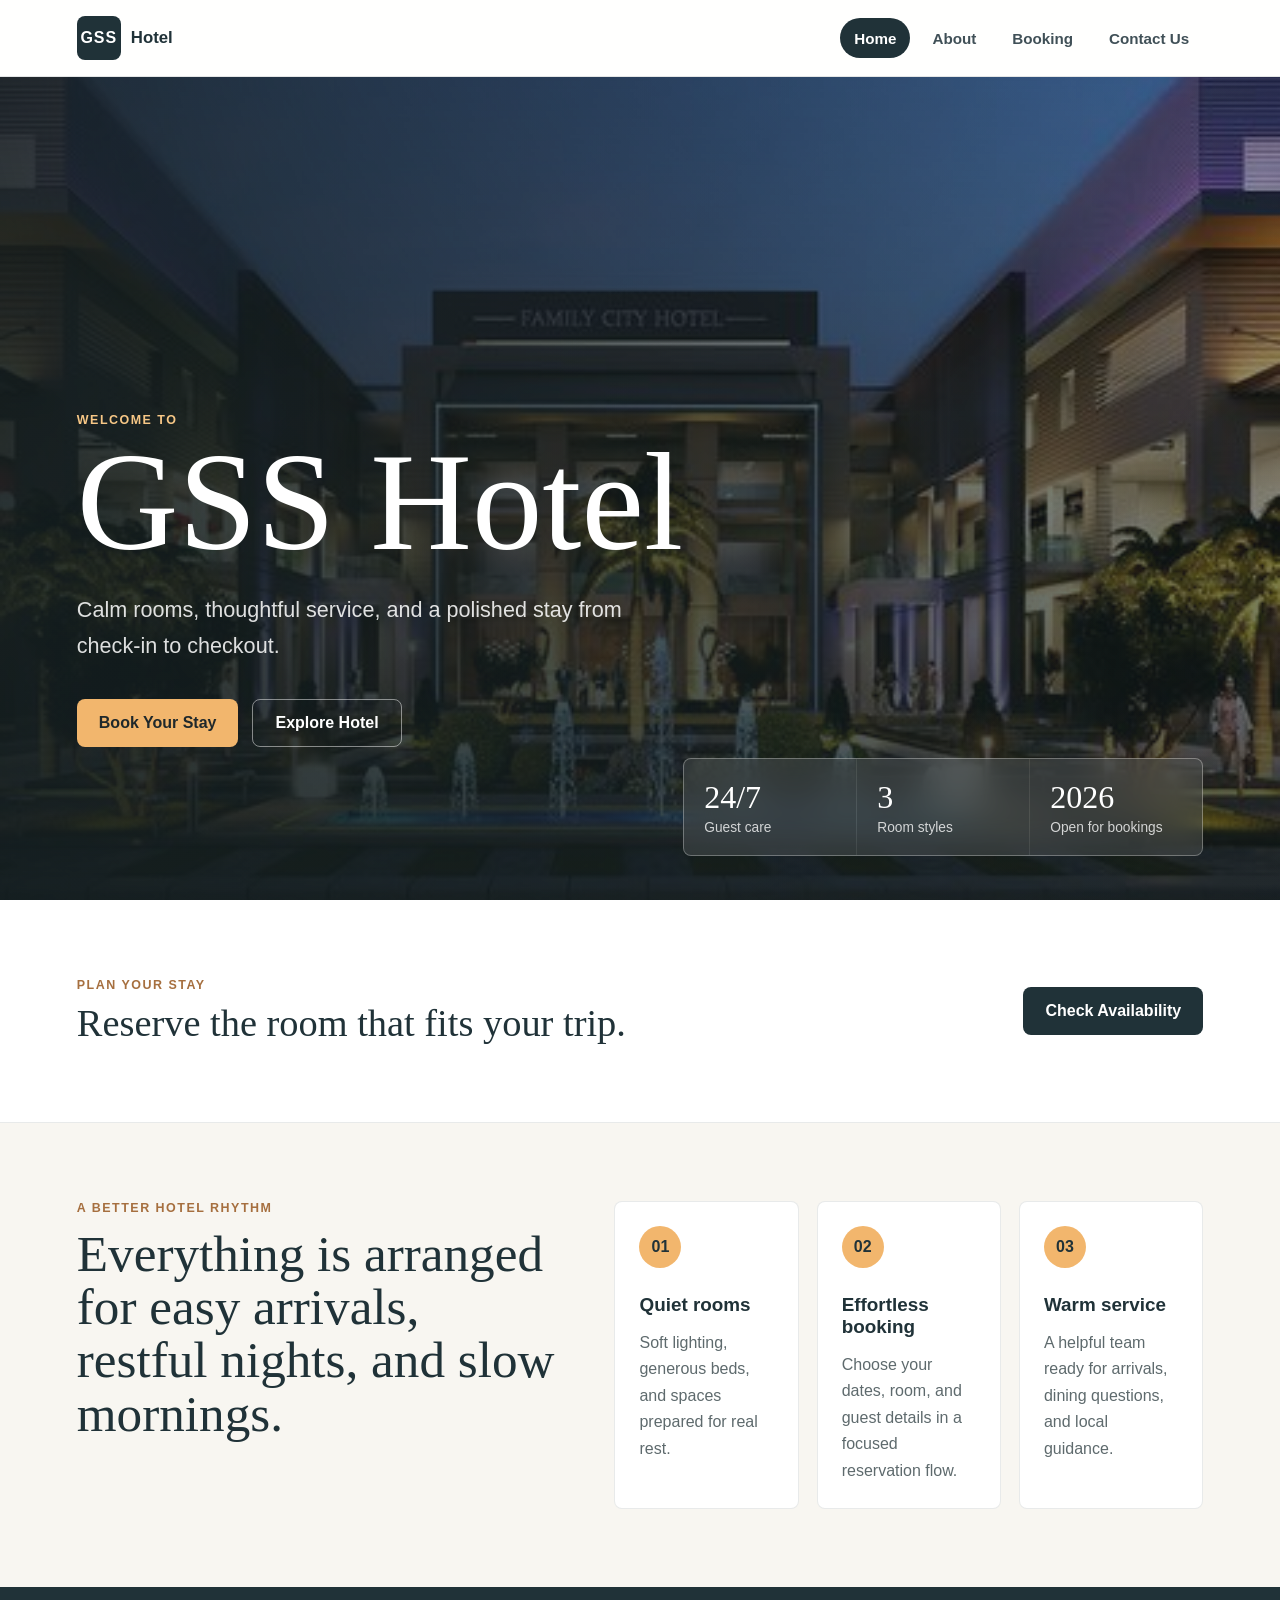
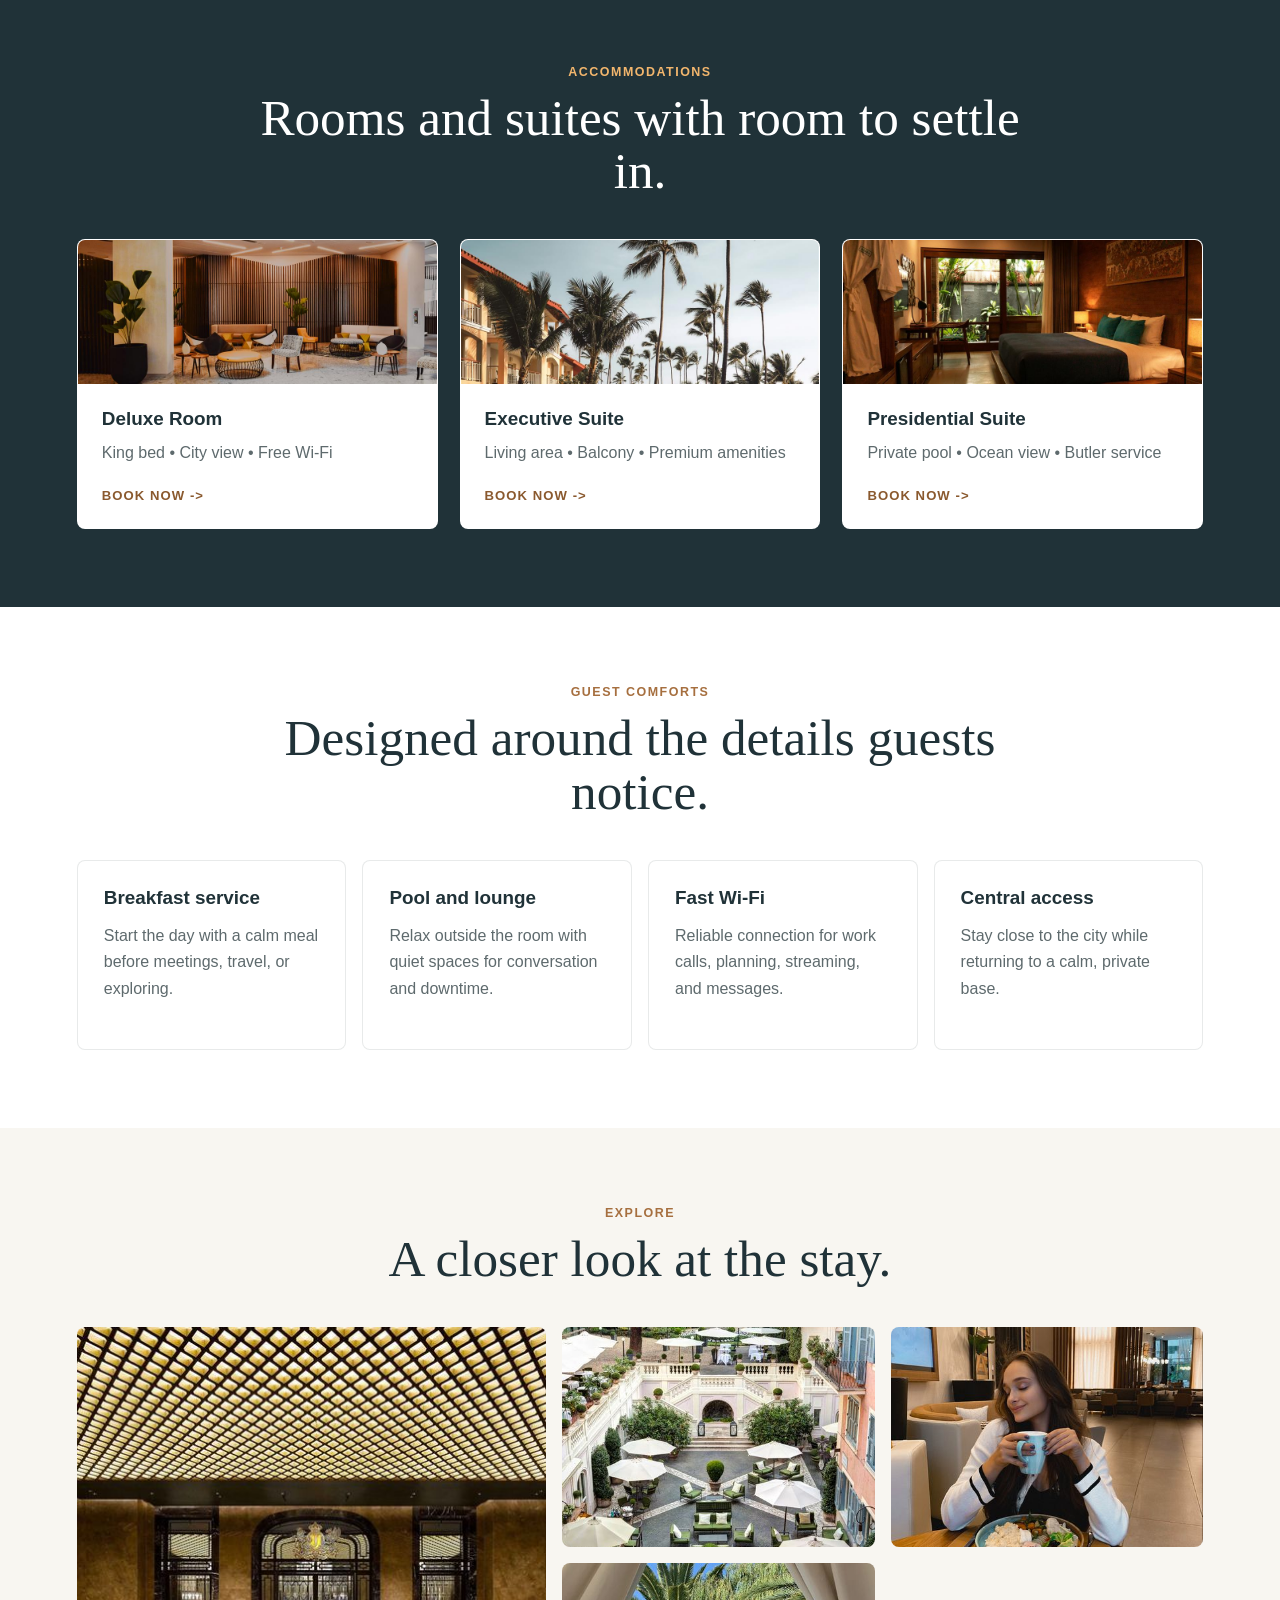
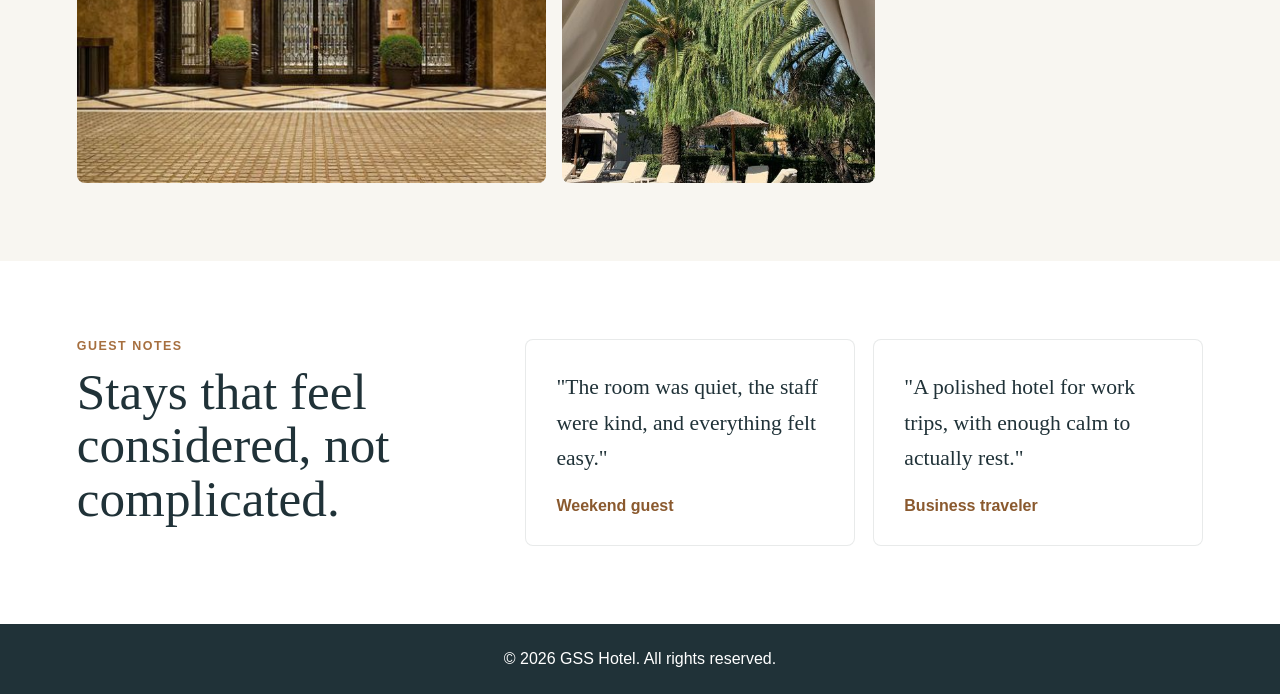
==== commit 676126d9: "Enhance animations and transitions for improved user experience across styles and scripts" ====
--- a/templates/index.html
+++ b/templates/index.html
@@ -178,5 +178,7 @@
     <footer>
         <p>&copy; 2026 GSS Hotel. All rights reserved.</p>
     </footer>
+
+    <script src="../static/js/site.js"></script>
 </body>
 </html>
--- a/static/css/base.css
+++ b/static/css/base.css
@@ -9,6 +9,10 @@
     background: #f5f1ea;
     color: #203238;
     font-family: Arial, sans-serif;
+}
+
+:root {
+    --motion-ease: cubic-bezier(0.2, 0.8, 0.2, 1);
 }
 
 img {
@@ -32,6 +36,10 @@
     color: #203238;
     border-bottom: 1px solid rgba(32, 50, 56, 0.12);
     backdrop-filter: blur(14px);
+}
+
+.motion-ready .site-header {
+    animation: header-drop 620ms var(--motion-ease) both;
 }
 
 .brand {
@@ -78,12 +86,17 @@
     font-size: 0.95rem;
     font-weight: 700;
     text-decoration: none;
+    transition: background 180ms ease, color 180ms ease, transform 180ms ease;
 }
 
 .site-nav a:hover,
 .site-nav a.active {
     background: #203238;
     color: #ffffff;
+}
+
+.site-nav a:hover {
+    transform: translateY(-1px);
 }
 
 .section-kicker {
@@ -121,7 +134,7 @@
     border-radius: 8px;
     font-weight: 800;
     text-decoration: none;
-    transition: transform 200ms ease, background 200ms ease, color 200ms ease;
+    transition: transform 200ms ease, background 200ms ease, color 200ms ease, box-shadow 200ms ease;
 }
 
 .primary-button {
@@ -132,6 +145,7 @@
 .primary-button:hover {
     background: #ffd098;
     transform: translateY(-2px);
+    box-shadow: 0 16px 34px rgba(32, 50, 56, 0.16);
 }
 
 .secondary-button {
@@ -162,6 +176,15 @@
     color: #ffffff;
     background-size: cover;
     background-position: center;
+}
+
+.motion-ready .page-hero {
+    animation: hero-background-settle 1100ms var(--motion-ease) both;
+}
+
+.motion-ready .page-hero-content,
+.motion-ready .home-hero-content {
+    animation: hero-copy-rise 760ms 120ms var(--motion-ease) both;
 }
 
 .page-hero-content {
@@ -195,6 +218,15 @@
     box-shadow: 0 24px 70px rgba(32, 50, 56, 0.12);
 }
 
+.motion-ready .modern-form-card {
+    transition: transform 260ms ease, box-shadow 260ms ease;
+}
+
+.motion-ready .modern-form-card:hover {
+    transform: translateY(-3px);
+    box-shadow: 0 28px 78px rgba(32, 50, 56, 0.16);
+}
+
 .modern-form-card form {
     margin-top: 24px;
 }
@@ -228,6 +260,7 @@
     border-radius: 5px;
     color: #203238;
     font: inherit;
+    transition: border-color 180ms ease, box-shadow 180ms ease, background 180ms ease;
 }
 
 textarea {
@@ -239,7 +272,60 @@
 select:focus,
 textarea:focus {
     border-color: #a66f3f;
+    background: #ffffff;
+    box-shadow: 0 0 0 4px rgba(166, 111, 63, 0.12);
     outline: none;
+}
+
+.motion-ready .motion-reveal {
+    opacity: 0;
+    transform: translateY(26px);
+    transition:
+        opacity 680ms var(--motion-ease),
+        transform 680ms var(--motion-ease);
+    transition-delay: var(--motion-delay, 0ms);
+}
+
+.motion-ready .motion-reveal[data-motion="image"] {
+    transform: translateY(22px) scale(0.985);
+}
+
+.motion-ready .motion-reveal.is-visible {
+    opacity: 1;
+    transform: translateY(0) scale(1);
+}
+
+@keyframes header-drop {
+    from {
+        opacity: 0;
+        transform: translateY(-14px);
+    }
+    to {
+        opacity: 1;
+        transform: translateY(0);
+    }
+}
+
+@keyframes hero-copy-rise {
+    from {
+        opacity: 0;
+        transform: translateY(26px);
+    }
+    to {
+        opacity: 1;
+        transform: translateY(0);
+    }
+}
+
+@keyframes hero-background-settle {
+    from {
+        opacity: 0.92;
+        filter: saturate(0.9);
+    }
+    to {
+        opacity: 1;
+        filter: saturate(1);
+    }
 }
 
 .form-submit {
@@ -300,3 +386,19 @@
         padding: 24px;
     }
 }
+
+@media (prefers-reduced-motion: reduce) {
+    *,
+    *::before,
+    *::after {
+        animation-duration: 1ms !important;
+        animation-iteration-count: 1 !important;
+        scroll-behavior: auto !important;
+        transition-duration: 1ms !important;
+    }
+
+    .motion-ready .motion-reveal {
+        opacity: 1;
+        transform: none;
+    }
+}
--- a/static/css/home.css
+++ b/static/css/home.css
@@ -34,6 +34,10 @@
     object-fit: cover;
 }
 
+.motion-ready .home-hero > img {
+    animation: home-image-settle 1400ms var(--motion-ease) both;
+}
+
 .home-hero-content {
     width: min(900px, 100%);
     padding: 11vh 6vw 17vh;
@@ -80,6 +84,10 @@
     border: 1px solid rgba(255, 255, 255, 0.24);
     border-radius: 8px;
     backdrop-filter: blur(18px);
+}
+
+.motion-ready .hero-panel {
+    animation: hero-panel-rise 760ms 260ms var(--motion-ease) both;
 }
 
 .hero-panel div {
@@ -239,6 +247,10 @@
     box-shadow: 0 20px 45px rgba(7, 14, 16, 0.24);
 }
 
+.room-card:active {
+    transform: translateY(-1px);
+}
+
 .room-card img {
     display: block;
     width: 100%;
@@ -270,6 +282,28 @@
 
 .book-link:hover {
     color: #203238;
+}
+
+@keyframes home-image-settle {
+    from {
+        transform: scale(1.045);
+        filter: saturate(0.88);
+    }
+    to {
+        transform: scale(1);
+        filter: saturate(1);
+    }
+}
+
+@keyframes hero-panel-rise {
+    from {
+        opacity: 0;
+        transform: translateY(24px);
+    }
+    to {
+        opacity: 1;
+        transform: translateY(0);
+    }
 }
 
 .amenities-section {
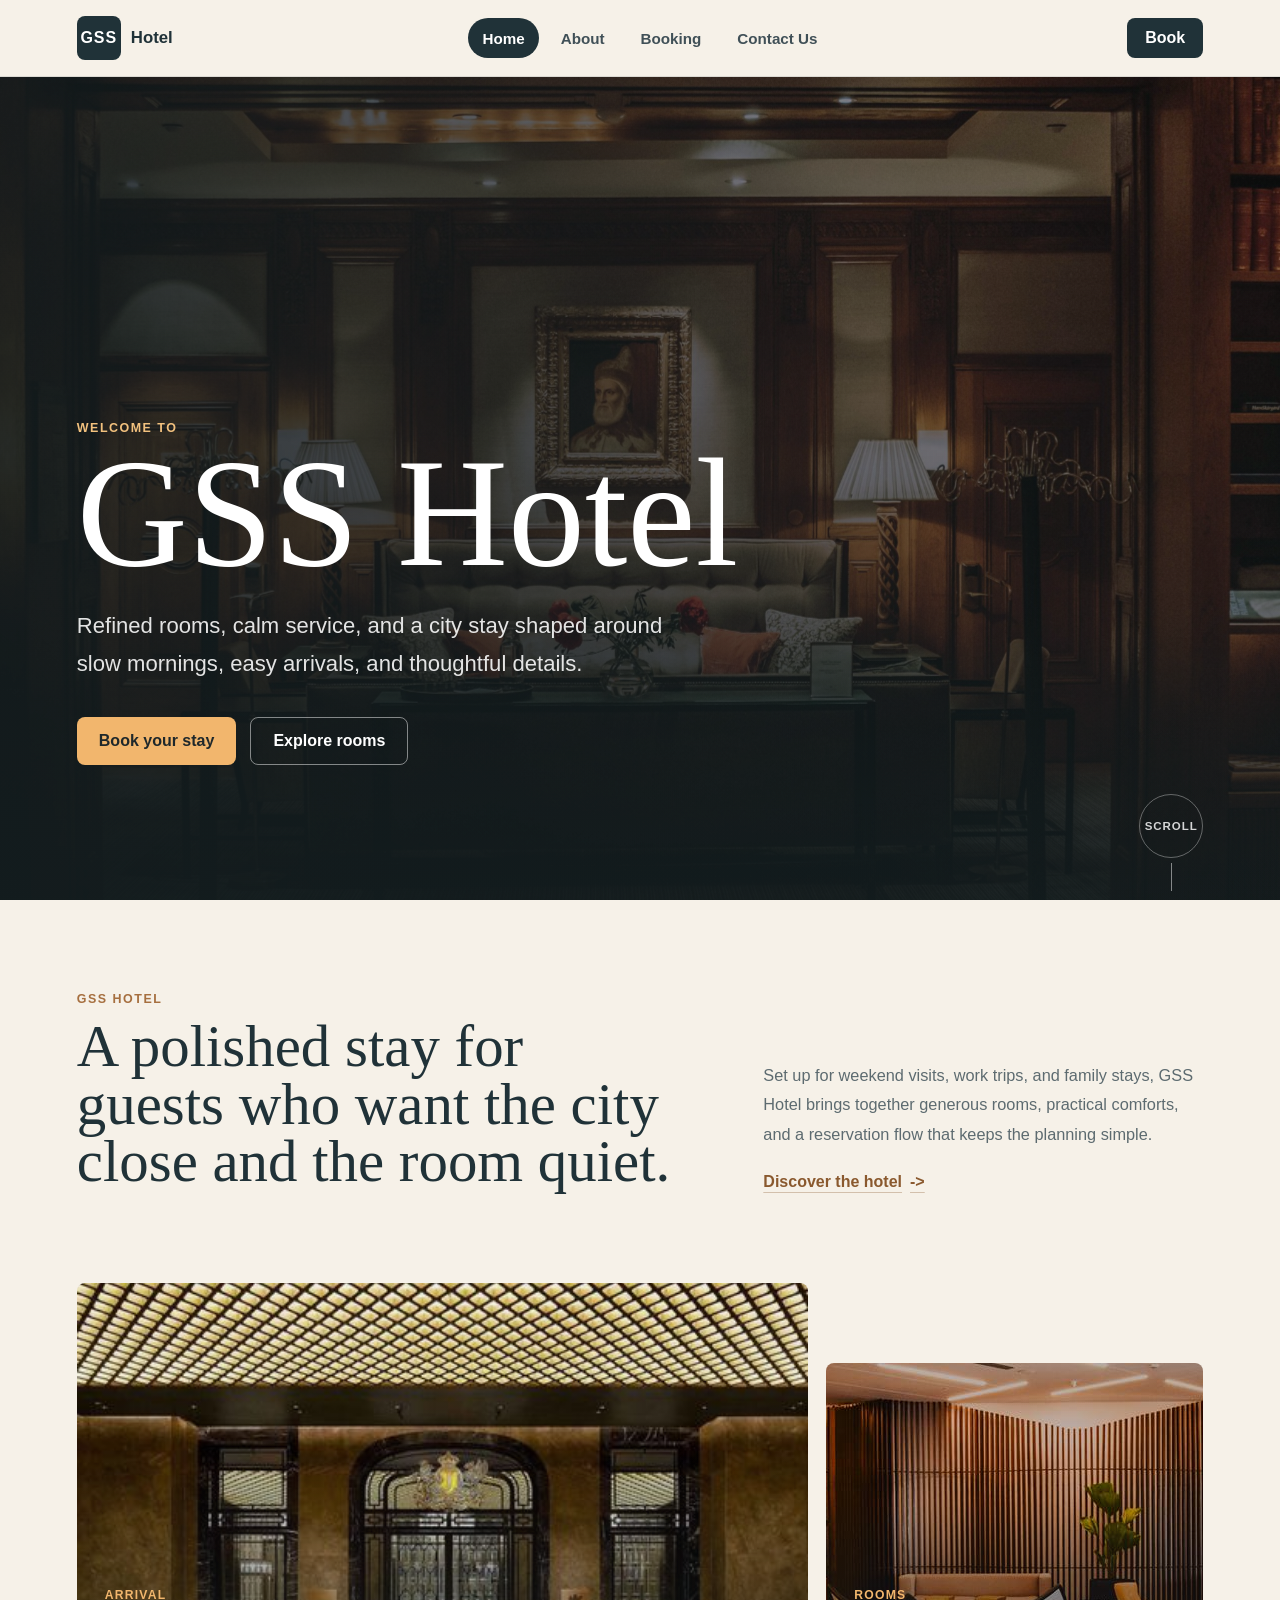
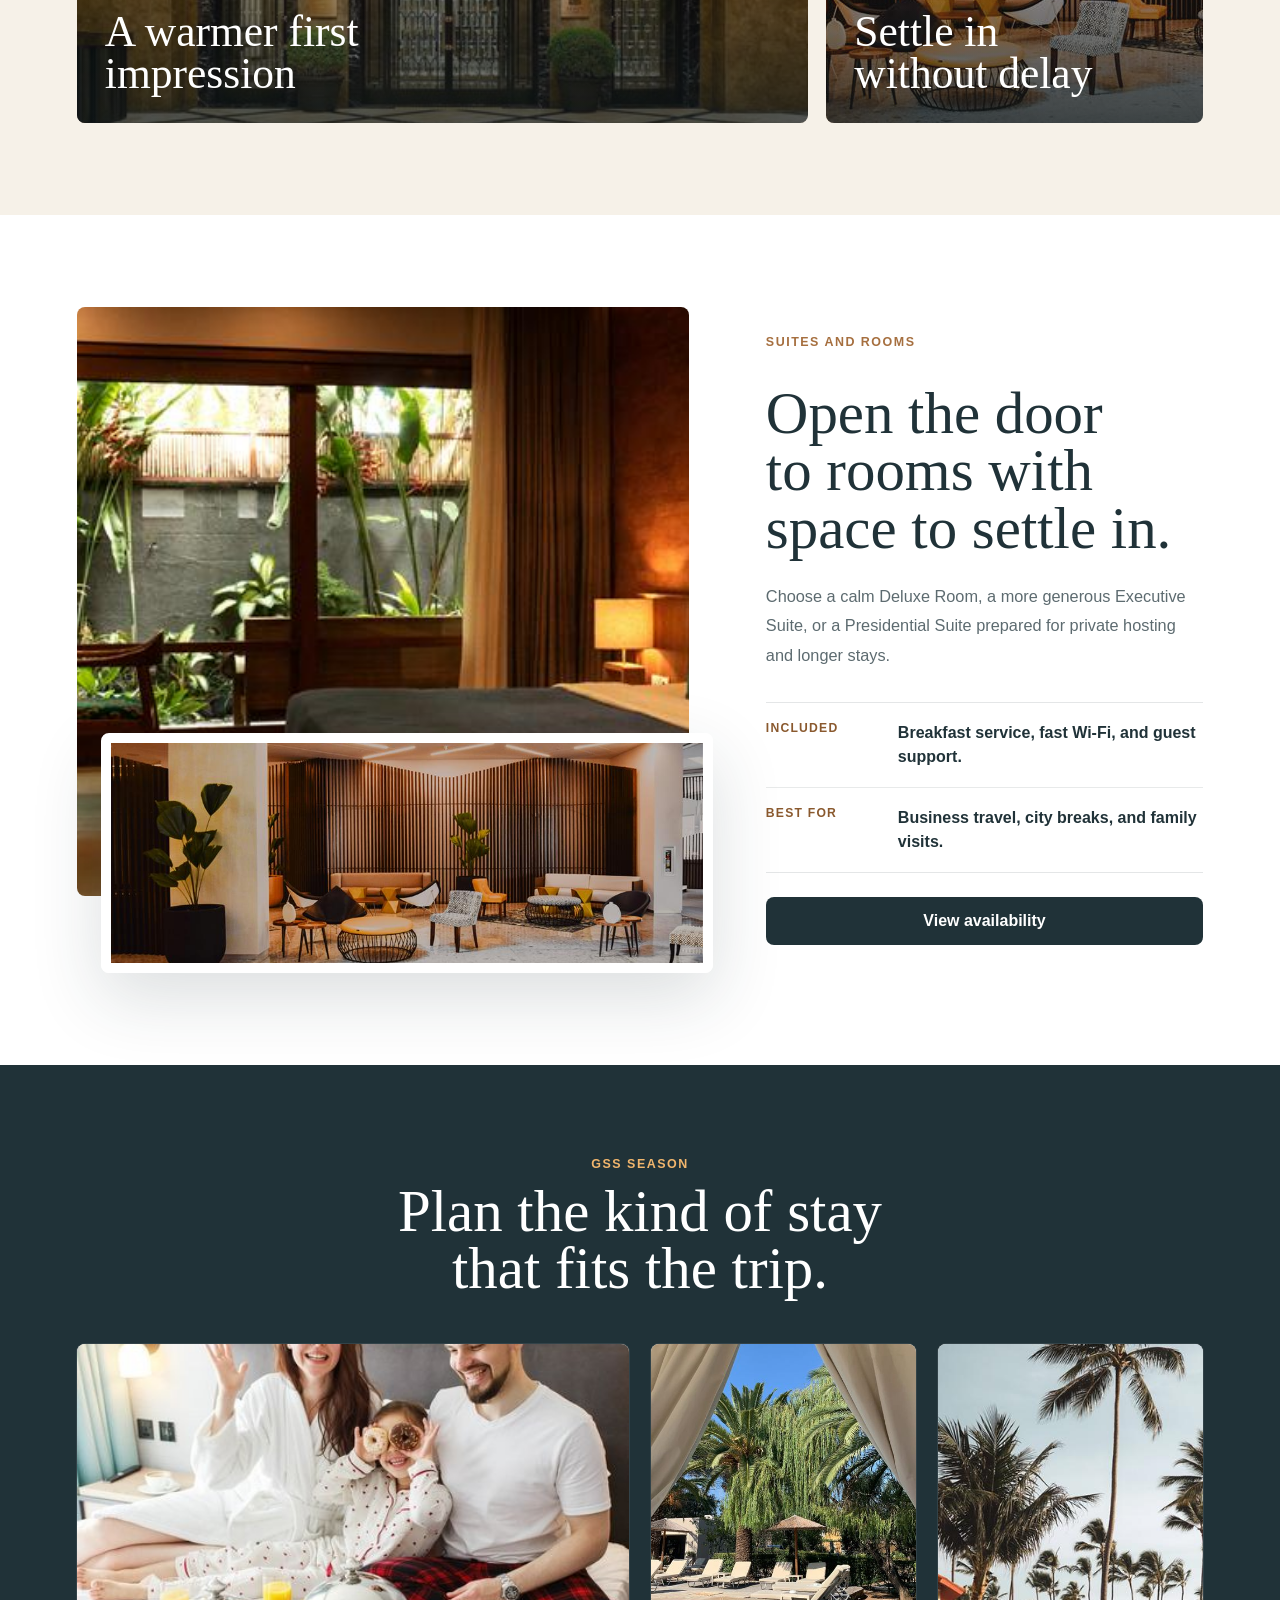
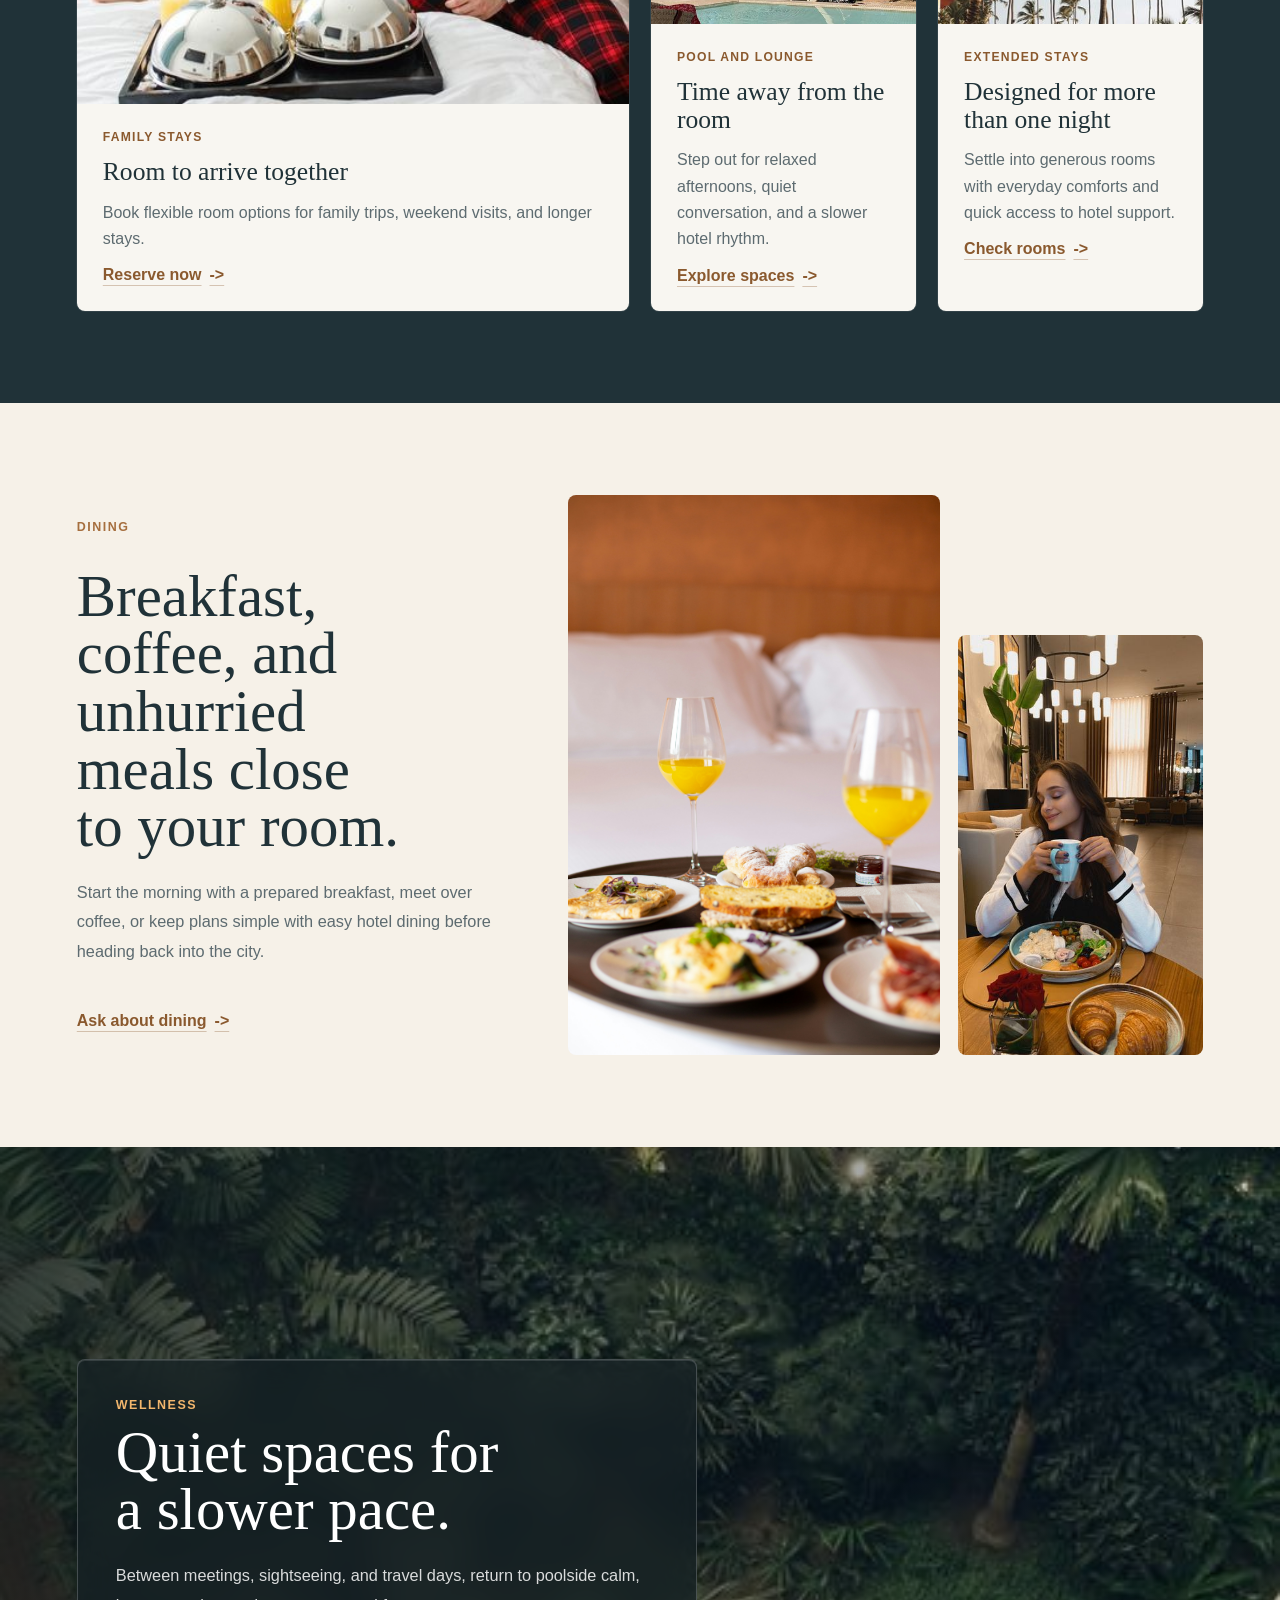
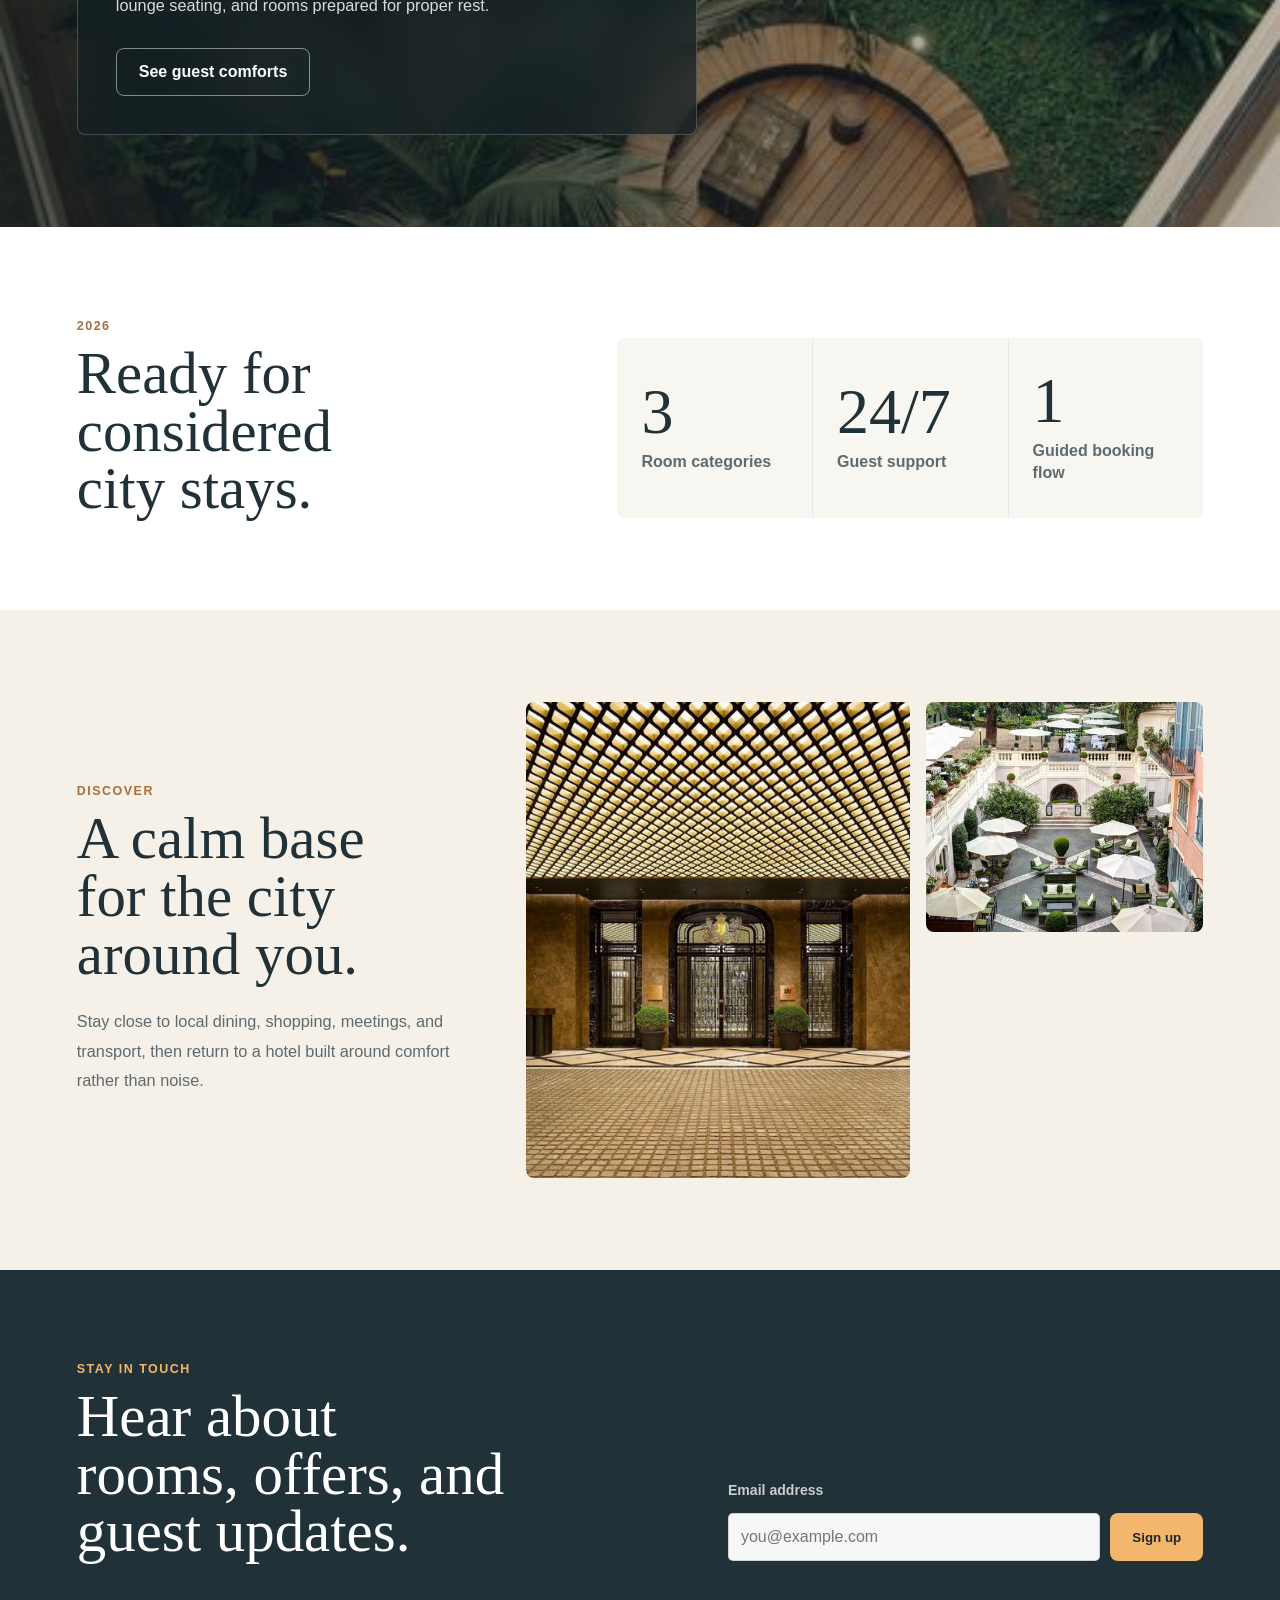
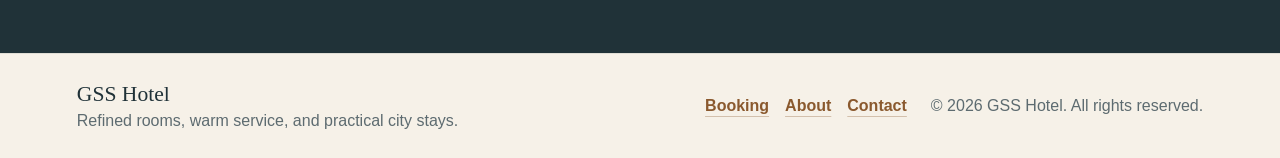
==== commit a3bba951: "Add room rates and booking summary features; enhance site layout and micro-interactions - Introduced" ====
--- a/templates/index.html
+++ b/templates/index.html
@@ -3,13 +3,14 @@
 <head>
     <meta charset="UTF-8">
     <meta name="viewport" content="width=device-width, initial-scale=1.0">
-    <title>GSS Hotel - Home</title>
-    <link rel="preload" as="image" href="../static/images/home_background.jpeg" fetchpriority="high">
+    <meta name="description" content="GSS Hotel offers refined rooms, warm service, dining, poolside calm, and an easy booking flow for city stays.">
+    <title>GSS Hotel - Refined City Stays</title>
+    <link rel="preload" as="image" href="../static/images/optimized/gss-hero-lounge.jpg" fetchpriority="high">
     <link rel="stylesheet" href="../static/css/base.css">
     <link rel="stylesheet" href="../static/css/home.css">
 </head>
 <body class="site-page home-page">
-    <header class="site-header">
+    <header class="site-header home-header">
         <a class="brand" href="index.html" aria-label="GSS Hotel home">
             <span class="brand-mark">GSS</span>
             <span class="brand-copy">Hotel</span>
@@ -22,160 +23,191 @@
                 <li><a href="contact.html">Contact Us</a></li>
             </ul>
         </nav>
+        <a class="header-book-link" href="booking.html">Book</a>
     </header>
 
     <main>
-        <section class="home-hero">
-            <img src="../static/images/home_background.jpeg" alt="GSS Hotel lounge with warm evening lighting" fetchpriority="high" decoding="async">
+        <section class="home-hero" aria-label="GSS Hotel introduction">
+            <img src="../static/images/optimized/gss-hero-lounge.jpg" alt="GSS Hotel lounge with warm wood panelling and evening lamps" fetchpriority="high" decoding="async" data-hero-image>
             <div class="home-hero-content">
                 <span class="section-kicker">Welcome to</span>
                 <h1>GSS Hotel</h1>
-                <p>Calm rooms, thoughtful service, and a polished stay from check-in to checkout.</p>
+                <p>Refined rooms, calm service, and a city stay shaped around slow mornings, easy arrivals, and thoughtful details.</p>
                 <div class="hero-actions">
-                    <a href="booking.html" class="primary-button">Book Your Stay</a>
-                    <a href="about.html" class="secondary-button">Explore Hotel</a>
+                    <a href="booking.html" class="primary-button">Book your stay</a>
+                    <a href="#rooms" class="secondary-button">Explore rooms</a>
                 </div>
             </div>
-            <aside class="hero-panel" aria-label="Hotel highlights">
+            <a class="hero-scroll-cue" href="#arrival" aria-label="Scroll to arrival section">
+                <span>Scroll</span>
+            </a>
+        </section>
+
+        <section class="editorial-intro" id="arrival" aria-labelledby="intro-title">
+            <div class="intro-heading">
+                <span class="section-kicker">GSS Hotel</span>
+                <h2 id="intro-title">A polished stay for guests who want the city close and the room quiet.</h2>
+            </div>
+            <div class="intro-copy">
+                <p>Set up for weekend visits, work trips, and family stays, GSS Hotel brings together generous rooms, practical comforts, and a reservation flow that keeps the planning simple.</p>
+                <a href="about.html" class="text-link">Discover the hotel</a>
+            </div>
+        </section>
+
+        <section class="arrival-gallery" aria-label="Arrival at GSS Hotel">
+            <a href="about.html" class="arrival-card arrival-card-large">
+                <img src="../static/images/WhatsApp Image 2026-06-19 at 08.55.01.jpeg" alt="Elegant hotel entrance with patterned lighting" loading="lazy" decoding="async">
+                <span>Arrival</span>
+                <strong>A warmer first impression</strong>
+            </a>
+            <a href="booking.html" class="arrival-card">
+                <img src="../static/images/optimized/deluxe-room-card.jpg" alt="Deluxe room prepared for a guest arrival" width="900" height="360" loading="lazy" decoding="async">
+                <span>Rooms</span>
+                <strong>Settle in without delay</strong>
+            </a>
+        </section>
+
+        <section class="signature-suite-section" id="rooms">
+            <div class="suite-image-stack" data-micro-card>
+                <img class="suite-image-primary" src="../static/images/optimized/signature-suite-card.jpg" alt="Spacious signature suite bedroom with warm lighting" width="900" height="360" loading="eager" decoding="async">
+                <img class="suite-image-secondary" src="../static/images/optimized/deluxe-room-card.jpg" alt="Deluxe room bed arranged for arrival" width="900" height="360" loading="lazy" decoding="async">
+            </div>
+            <div class="suite-copy">
+                <span class="section-kicker">Suites and rooms</span>
+                <h2>Open the door to rooms with space to settle in.</h2>
+                <p>Choose a calm Deluxe Room, a more generous Executive Suite, or a Presidential Suite prepared for private hosting and longer stays.</p>
+                <dl class="suite-inclusions">
+                    <div>
+                        <dt>Included</dt>
+                        <dd>Breakfast service, fast Wi-Fi, and guest support.</dd>
+                    </div>
+                    <div>
+                        <dt>Best for</dt>
+                        <dd>Business travel, city breaks, and family visits.</dd>
+                    </div>
+                </dl>
+                <a href="booking.html" class="primary-button dark-button">View availability</a>
+            </div>
+        </section>
+
+        <section class="seasonal-section" aria-labelledby="seasonal-title">
+            <div class="section-title">
+                <span class="section-kicker">GSS season</span>
+                <h2 id="seasonal-title">Plan the kind of stay that fits the trip.</h2>
+            </div>
+            <div class="seasonal-grid">
+                <article class="seasonal-card seasonal-card-large" data-micro-card>
+                    <img src="../static/images/WhatsApp Image 2026-06-19 at 08.55.05.jpeg" alt="Hotel terrace seating prepared for guests" loading="lazy" decoding="async">
+                    <div>
+                        <span>Family stays</span>
+                        <h3>Room to arrive together</h3>
+                        <p>Book flexible room options for family trips, weekend visits, and longer stays.</p>
+                        <a href="booking.html">Reserve now</a>
+                    </div>
+                </article>
+                <article class="seasonal-card" data-micro-card>
+                    <img src="../static/images/WhatsApp Image 2026-06-19 at 08.54.59.jpeg" alt="Poolside lounge area with palm trees" loading="lazy" decoding="async">
+                    <div>
+                        <span>Pool and lounge</span>
+                        <h3>Time away from the room</h3>
+                        <p>Step out for relaxed afternoons, quiet conversation, and a slower hotel rhythm.</p>
+                        <a href="about.html">Explore spaces</a>
+                    </div>
+                </article>
+                <article class="seasonal-card" data-micro-card>
+                    <img src="../static/images/optimized/family-suite-card.jpg" alt="Executive suite living space with refined finishes" width="900" height="360" loading="lazy" decoding="async">
+                    <div>
+                        <span>Extended stays</span>
+                        <h3>Designed for more than one night</h3>
+                        <p>Settle into generous rooms with everyday comforts and quick access to hotel support.</p>
+                        <a href="booking.html">Check rooms</a>
+                    </div>
+                </article>
+            </div>
+        </section>
+
+        <section class="dining-section">
+            <div class="dining-copy">
+                <span class="section-kicker">Dining</span>
+                <h2>Breakfast, coffee, and unhurried meals close to your room.</h2>
+                <p>Start the morning with a prepared breakfast, meet over coffee, or keep plans simple with easy hotel dining before heading back into the city.</p>
+                <a href="contact.html" class="text-link">Ask about dining</a>
+            </div>
+            <div class="dining-gallery" aria-label="Dining gallery" data-micro-card>
+                <img class="dining-large" src="../static/images/alev-takil-lw3Lqe2K7xc-unsplash.jpg" alt="Breakfast served in a hotel room" loading="lazy" decoding="async">
+                <img src="../static/images/WhatsApp Image 2026-06-19 at 08.55.05 (1).jpeg" alt="Bright hotel dining lounge with guest seating" loading="lazy" decoding="async">
+            </div>
+        </section>
+
+        <section class="wellness-section">
+            <img src="../static/images/WhatsApp Image 2026-06-19 at 08.55.00.jpeg" alt="Hotel pool and wellness area" loading="lazy" decoding="async">
+            <div class="wellness-panel">
+                <span class="section-kicker">Wellness</span>
+                <h2>Quiet spaces for a slower pace.</h2>
+                <p>Between meetings, sightseeing, and travel days, return to poolside calm, lounge seating, and rooms prepared for proper rest.</p>
+                <a href="about.html" class="secondary-button">See guest comforts</a>
+            </div>
+        </section>
+
+        <section class="recognition-section" aria-label="Hotel highlights">
+            <div>
+                <span class="section-kicker">2026</span>
+                <h2>Ready for considered city stays.</h2>
+            </div>
+            <div class="recognition-grid">
+                <article data-micro-card>
+                    <strong>3</strong>
+                    <span>Room categories</span>
+                </article>
+                <article data-micro-card>
+                    <strong>24/7</strong>
+                    <span>Guest support</span>
+                </article>
+                <article data-micro-card>
+                    <strong>1</strong>
+                    <span>Guided booking flow</span>
+                </article>
+            </div>
+        </section>
+
+        <section class="neighbourhood-section">
+            <div class="neighbourhood-copy">
+                <span class="section-kicker">Discover</span>
+                <h2>A calm base for the city around you.</h2>
+                <p>Stay close to local dining, shopping, meetings, and transport, then return to a hotel built around comfort rather than noise.</p>
+            </div>
+            <div class="neighbourhood-gallery">
+                <img src="../static/images/WhatsApp Image 2026-06-19 at 08.55.01.jpeg" alt="Elegant hotel entrance with patterned lighting" loading="lazy" decoding="async">
+                <img src="../static/images/WhatsApp Image 2026-06-19 at 08.54.58.jpeg" alt="Outdoor hotel courtyard seating" loading="lazy" decoding="async">
+                <img src="../static/images/frames-for-your-heart-zSG-kd-L6vw-unsplash.jpg" alt="Refined hotel interior with soft seating" loading="lazy" decoding="async">
+            </div>
+        </section>
+
+        <section class="newsletter-section">
+            <div>
+                <span class="section-kicker">Stay in touch</span>
+                <h2>Hear about rooms, offers, and guest updates.</h2>
+            </div>
+            <form class="newsletter-form" action="contact.html">
+                <label for="newsletter-email">Email address</label>
                 <div>
-                    <strong>24/7</strong>
-                    <span>Guest care</span>
+                    <input type="email" id="newsletter-email" name="email" placeholder="you@example.com" autocomplete="email">
+                    <button type="submit" class="primary-button">Sign up</button>
                 </div>
-                <div>
-                    <strong>3</strong>
-                    <span>Room styles</span>
-                </div>
-                <div>
-                    <strong>2026</strong>
-                    <span>Open for bookings</span>
-                </div>
-            </aside>
-        </section>
-
-        <section class="booking-strip" aria-label="Quick booking options">
-            <div>
-                <span class="section-kicker">Plan your stay</span>
-                <h2>Reserve the room that fits your trip.</h2>
-            </div>
-            <a href="booking.html" class="dark-button primary-button">Check Availability</a>
-        </section>
-
-        <section class="intro-section">
-            <div class="intro-copy">
-                <span class="section-kicker">A better hotel rhythm</span>
-                <h2>Everything is arranged for easy arrivals, restful nights, and slow mornings.</h2>
-            </div>
-            <div class="intro-grid">
-                <article>
-                    <span>01</span>
-                    <h3>Quiet rooms</h3>
-                    <p>Soft lighting, generous beds, and spaces prepared for real rest.</p>
-                </article>
-                <article>
-                    <span>02</span>
-                    <h3>Effortless booking</h3>
-                    <p>Choose your dates, room, and guest details in a focused reservation flow.</p>
-                </article>
-                <article>
-                    <span>03</span>
-                    <h3>Warm service</h3>
-                    <p>A helpful team ready for arrivals, dining questions, and local guidance.</p>
-                </article>
-            </div>
-        </section>
-
-        <section class="featured-rooms-section">
-            <div class="section-title">
-                <span class="section-kicker">Accommodations</span>
-                <h2>Rooms and suites with room to settle in.</h2>
-            </div>
-            <div class="rooms-grid">
-                <div class="room-card">
-                    <img src="../static/images/optimized/deluxe-room-card.jpg" alt="Deluxe room with warm lighting and a large bed" width="900" height="360" loading="eager" decoding="async">
-                    <div class="room-card-content">
-                        <h3>Deluxe Room</h3>
-                        <p>King bed &bull; City view &bull; Free Wi-Fi</p>
-                        <a href="booking.html" class="book-link">Book now</a>
-                    </div>
-                </div>
-
-                <div class="room-card">
-                    <img src="../static/images/optimized/family-suite-card.jpg" alt="Executive suite with living area and refined finishes" width="900" height="360" loading="eager" decoding="async">
-                    <div class="room-card-content">
-                        <h3>Executive Suite</h3>
-                        <p>Living area &bull; Balcony &bull; Premium amenities</p>
-                        <a href="booking.html" class="book-link">Book now</a>
-                    </div>
-                </div>
-
-                <div class="room-card">
-                    <img src="../static/images/optimized/signature-suite-card.jpg" alt="Presidential suite with a spacious luxury bedroom" width="900" height="360" loading="eager" decoding="async">
-                    <div class="room-card-content">
-                        <h3>Presidential Suite</h3>
-                        <p>Private pool &bull; Ocean view &bull; Butler service</p>
-                        <a href="booking.html" class="book-link">Book now</a>
-                    </div>
-                </div>
-            </div>
-        </section>
-
-        <section class="amenities-section">
-            <div class="section-title">
-                <span class="section-kicker">Guest comforts</span>
-                <h2>Designed around the details guests notice.</h2>
-            </div>
-            <div class="amenities-grid">
-                <article>
-                    <h3>Breakfast service</h3>
-                    <p>Start the day with a calm meal before meetings, travel, or exploring.</p>
-                </article>
-                <article>
-                    <h3>Pool and lounge</h3>
-                    <p>Relax outside the room with quiet spaces for conversation and downtime.</p>
-                </article>
-                <article>
-                    <h3>Fast Wi-Fi</h3>
-                    <p>Reliable connection for work calls, planning, streaming, and messages.</p>
-                </article>
-                <article>
-                    <h3>Central access</h3>
-                    <p>Stay close to the city while returning to a calm, private base.</p>
-                </article>
-            </div>
-        </section>
-
-        <section class="gallery-section" aria-label="GSS Hotel gallery">
-            <div class="section-title">
-                <span class="section-kicker">Explore</span>
-                <h2>A closer look at the stay.</h2>
-            </div>
-            <div class="gallery-grid">
-                <img class="gallery-large" src="../static/images/WhatsApp Image 2026-06-19 at 08.55.01.jpeg" alt="Elegant hotel entrance with patterned lighting" loading="eager" decoding="async">
-                <img src="../static/images/WhatsApp Image 2026-06-19 at 08.54.58.jpeg" alt="Hotel courtyard with outdoor seating" loading="eager" decoding="async">
-                <img src="../static/images/WhatsApp Image 2026-06-19 at 08.55.05 (1).jpeg" alt="Guest dining in a bright hotel lounge" loading="eager" decoding="async">
-                <img src="../static/images/WhatsApp Image 2026-06-19 at 08.54.59.jpeg" alt="Poolside lounge area with palm trees" loading="eager" decoding="async">
-            </div>
-        </section>
-
-        <section class="reviews-section">
-            <div class="review-copy">
-                <span class="section-kicker">Guest notes</span>
-                <h2>Stays that feel considered, not complicated.</h2>
-            </div>
-            <div class="reviews-grid">
-                <blockquote>
-                    <p>"The room was quiet, the staff were kind, and everything felt easy."</p>
-                    <cite>Weekend guest</cite>
-                </blockquote>
-                <blockquote>
-                    <p>"A polished hotel for work trips, with enough calm to actually rest."</p>
-                    <cite>Business traveler</cite>
-                </blockquote>
-            </div>
+            </form>
         </section>
     </main>
 
-    <footer>
+    <footer class="home-footer">
+        <div>
+            <strong>GSS Hotel</strong>
+            <span>Refined rooms, warm service, and practical city stays.</span>
+        </div>
+        <nav aria-label="Footer navigation">
+            <a href="booking.html">Booking</a>
+            <a href="about.html">About</a>
+            <a href="contact.html">Contact</a>
+        </nav>
         <p>&copy; 2026 GSS Hotel. All rights reserved.</p>
     </footer>
 
--- a/static/css/base.css
+++ b/static/css/base.css
@@ -6,7 +6,7 @@
 
 body {
     margin: 0;
-    background: #f5f1ea;
+    background: #f6f1e8;
     color: #203238;
     font-family: Arial, sans-serif;
 }
@@ -15,12 +15,17 @@
     --motion-ease: cubic-bezier(0.2, 0.8, 0.2, 1);
 }
 
+html {
+    scroll-behavior: smooth;
+}
+
 img {
     max-width: 100%;
 }
 
 .site-page {
     min-height: 100vh;
+    background: #f6f1e8;
 }
 
 .site-header {
@@ -32,10 +37,18 @@
     justify-content: space-between;
     gap: 24px;
     padding: 16px 6vw;
-    background: rgba(255, 255, 255, 0.92);
+    background: rgba(246, 241, 232, 0.94);
     color: #203238;
     border-bottom: 1px solid rgba(32, 50, 56, 0.12);
     backdrop-filter: blur(14px);
+    transition: padding 220ms ease, background 220ms ease, box-shadow 220ms ease;
+}
+
+.site-header.is-compact {
+    padding-top: 10px;
+    padding-bottom: 10px;
+    background: rgba(246, 241, 232, 0.98);
+    box-shadow: 0 14px 38px rgba(32, 50, 56, 0.1);
 }
 
 .motion-ready .site-header {
@@ -99,6 +112,25 @@
     transform: translateY(-1px);
 }
 
+.header-book-link {
+    display: inline-flex;
+    align-items: center;
+    justify-content: center;
+    min-height: 40px;
+    padding: 0 18px;
+    background: #203238;
+    color: #ffffff;
+    border-radius: 8px;
+    font-weight: 800;
+    text-decoration: none;
+    transition: background 180ms ease, transform 180ms ease;
+}
+
+.header-book-link:hover {
+    background: #31484f;
+    transform: translateY(-1px);
+}
+
 .section-kicker {
     display: block;
     margin-bottom: 12px;
@@ -169,13 +201,26 @@
 }
 
 .page-hero {
-    min-height: 470px;
+    position: relative;
+    min-height: 620px;
     display: flex;
     align-items: end;
-    padding: 110px 6vw 58px;
+    isolation: isolate;
+    overflow: hidden;
+    padding: 120px 6vw 76px;
     color: #ffffff;
     background-size: cover;
     background-position: center;
+}
+
+.page-hero::before {
+    content: "";
+    position: absolute;
+    inset: auto 0 0;
+    z-index: -1;
+    height: 38%;
+    background: linear-gradient(0deg, rgba(19, 28, 30, 0.76), transparent);
+    pointer-events: none;
 }
 
 .motion-ready .page-hero {
@@ -188,22 +233,27 @@
 }
 
 .page-hero-content {
-    max-width: 760px;
+    max-width: 860px;
+}
+
+.page-hero .section-kicker {
+    color: #f2c17e;
 }
 
 .page-hero h1 {
     margin: 0;
     font-family: Georgia, "Times New Roman", serif;
-    font-size: clamp(2.7rem, 5.8vw, 5.6rem);
+    font-size: clamp(3.2rem, 7.2vw, 7rem);
     font-weight: 500;
-    line-height: 1;
+    line-height: 0.94;
+    text-wrap: balance;
 }
 
 .page-hero p {
     max-width: 620px;
     margin: 22px 0 0;
     color: rgba(255, 255, 255, 0.82);
-    font-size: 1.16rem;
+    font-size: clamp(1.08rem, 1.8vw, 1.28rem);
     line-height: 1.7;
 }
 
@@ -359,10 +409,69 @@
     text-align: center;
 }
 
+.home-footer {
+    display: grid;
+    grid-template-columns: minmax(260px, 1fr) auto auto;
+    gap: 24px;
+    align-items: center;
+    padding: 28px 6vw;
+    background: #f6f1e8;
+    color: #203238;
+    text-align: left;
+    border-top: 1px solid rgba(32, 50, 56, 0.1);
+}
+
+.home-footer div {
+    display: grid;
+    gap: 5px;
+}
+
+.home-footer strong {
+    font-family: Georgia, "Times New Roman", serif;
+    font-size: 1.35rem;
+    font-weight: 500;
+}
+
+.home-footer span,
+.home-footer p {
+    color: #5d6b70;
+}
+
+.home-footer p {
+    margin: 0;
+}
+
+.home-footer nav {
+    display: flex;
+    flex-wrap: wrap;
+    gap: 16px;
+}
+
+.home-footer a {
+    position: relative;
+    display: inline-flex;
+    align-items: center;
+    gap: 8px;
+    color: #8a592e;
+    font-weight: 900;
+    text-decoration-color: rgba(138, 89, 46, 0.32);
+    text-underline-offset: 5px;
+    transition: color 180ms ease, text-decoration-color 180ms ease;
+}
+
+.home-footer a:hover {
+    color: #203238;
+    text-decoration-color: currentColor;
+}
+
 @media (max-width: 900px) {
     .site-header {
         align-items: flex-start;
         flex-direction: column;
+    }
+
+    .header-book-link {
+        align-self: flex-start;
     }
 
     .site-nav ul {
@@ -375,6 +484,20 @@
     .page-hero {
         padding-left: 20px;
         padding-right: 20px;
+    }
+
+    .page-hero {
+        min-height: 560px;
+        padding-top: 92px;
+        padding-bottom: 72px;
+    }
+
+    .page-hero h1 {
+        font-size: clamp(2.8rem, 16vw, 5rem);
+    }
+
+    .home-footer {
+        grid-template-columns: 1fr;
     }
 
     .form-row {
--- a/static/css/home.css
+++ b/static/css/home.css
@@ -1,28 +1,69 @@
 /* Home Page Styles */
 
 .home-page {
-    background: #f8f6f1;
+    background: #f6f1e8;
+    color: #203238;
+}
+
+.home-header {
+    background: rgba(246, 241, 232, 0.94);
+    transition: padding 220ms ease, background 220ms ease, box-shadow 220ms ease;
+}
+
+.home-header.is-compact {
+    padding-top: 10px;
+    padding-bottom: 10px;
+    background: rgba(246, 241, 232, 0.98);
+    box-shadow: 0 14px 38px rgba(32, 50, 56, 0.1);
+}
+
+.header-book-link {
+    display: inline-flex;
+    align-items: center;
+    justify-content: center;
+    min-height: 40px;
+    padding: 0 18px;
+    background: #203238;
+    color: #ffffff;
+    border-radius: 8px;
+    font-weight: 800;
+    text-decoration: none;
+    transition: background 180ms ease, transform 180ms ease;
+}
+
+.header-book-link:hover {
+    background: #31484f;
+    transform: translateY(-1px);
 }
 
 .home-hero {
     position: relative;
-    min-height: calc(100vh - 77px);
-    display: grid;
-    grid-template-columns: minmax(0, 1fr);
+    min-height: calc(100dvh - 77px);
+    display: grid;
     align-items: end;
     isolation: isolate;
     overflow: hidden;
     color: #ffffff;
 }
 
+.home-hero::before {
+    content: "";
+    position: absolute;
+    inset: auto 0 0;
+    z-index: -1;
+    height: 36%;
+    background: linear-gradient(0deg, rgba(19, 28, 30, 0.78), transparent);
+    pointer-events: none;
+}
+
 .home-hero::after {
     content: "";
     position: absolute;
     inset: 0;
     z-index: -1;
     background:
-        linear-gradient(90deg, rgba(20, 30, 32, 0.86) 0%, rgba(20, 30, 32, 0.56) 48%, rgba(20, 30, 32, 0.22) 100%),
-        linear-gradient(0deg, rgba(20, 30, 32, 0.64), rgba(20, 30, 32, 0.1));
+        linear-gradient(90deg, rgba(19, 28, 30, 0.86) 0%, rgba(19, 28, 30, 0.58) 48%, rgba(19, 28, 30, 0.18) 100%),
+        linear-gradient(0deg, rgba(19, 28, 30, 0.62), rgba(19, 28, 30, 0.08));
 }
 
 .home-hero > img {
@@ -32,36 +73,39 @@
     width: 100%;
     height: 100%;
     object-fit: cover;
+    transform: scale(1.03) translate3d(var(--hero-shift-x, 0), var(--hero-shift-y, 0), 0);
+    transition: transform 900ms var(--motion-ease), filter 900ms var(--motion-ease);
 }
 
 .motion-ready .home-hero > img {
-    animation: home-image-settle 1400ms var(--motion-ease) both;
+    animation: home-image-settle 1600ms var(--motion-ease) both;
 }
 
 .home-hero-content {
-    width: min(900px, 100%);
-    padding: 11vh 6vw 17vh;
+    width: min(860px, 100%);
+    padding: 12vh 6vw 15vh;
 }
 
 .home-hero .section-kicker {
-    color: #f7c786;
+    color: #f2c17e;
 }
 
 .home-hero h1 {
     max-width: 780px;
     margin: 0;
     font-family: Georgia, "Times New Roman", serif;
-    font-size: clamp(4rem, 11vw, 9.25rem);
+    font-size: clamp(4.4rem, 12vw, 10.5rem);
     font-weight: 500;
-    line-height: 0.9;
+    line-height: 0.86;
+    text-wrap: balance;
 }
 
 .home-hero p {
-    max-width: 560px;
-    margin: 26px 0 0;
-    color: rgba(255, 255, 255, 0.86);
-    font-size: clamp(1.08rem, 1.8vw, 1.35rem);
-    line-height: 1.7;
+    max-width: 610px;
+    margin: 28px 0 0;
+    color: rgba(255, 255, 255, 0.88);
+    font-size: clamp(1.08rem, 1.8vw, 1.38rem);
+    line-height: 1.72;
 }
 
 .hero-actions {
@@ -71,400 +115,851 @@
     margin-top: 34px;
 }
 
-.hero-panel {
+.hero-scroll-cue {
     position: absolute;
     right: 6vw;
-    bottom: 44px;
-    display: grid;
-    grid-template-columns: repeat(3, minmax(120px, 1fr));
-    gap: 1px;
+    bottom: 42px;
+    display: grid;
+    place-items: center;
+    width: 64px;
+    height: 64px;
+    color: rgba(255, 255, 255, 0.82);
+    border: 1px solid rgba(255, 255, 255, 0.34);
+    border-radius: 999px;
+    font-size: 0.72rem;
+    font-weight: 900;
+    letter-spacing: 0.08em;
+    text-decoration: none;
+    text-transform: uppercase;
+    transition: background 220ms ease, color 220ms ease, transform 220ms ease;
+}
+
+.hero-scroll-cue::after {
+    content: "";
+    position: absolute;
+    bottom: -34px;
+    width: 1px;
+    height: 28px;
+    background: rgba(255, 255, 255, 0.48);
+    transform-origin: top;
+    animation: scroll-cue-line 1700ms ease-in-out infinite;
+}
+
+.hero-scroll-cue:hover {
+    background: rgba(255, 255, 255, 0.16);
+    color: #ffffff;
+    transform: translateY(-2px);
+}
+
+.editorial-intro,
+.arrival-gallery,
+.signature-suite-section,
+.seasonal-section,
+.dining-section,
+.wellness-section,
+.recognition-section,
+.neighbourhood-section,
+.newsletter-section {
+    padding: 92px 6vw;
+}
+
+.editorial-intro {
+    display: grid;
+    grid-template-columns: minmax(280px, 0.95fr) minmax(0, 0.7fr);
+    gap: clamp(36px, 7vw, 96px);
+    align-items: end;
+    background: #f6f1e8;
+}
+
+.arrival-gallery {
+    display: grid;
+    grid-template-columns: minmax(0, 1.32fr) minmax(280px, 0.68fr);
+    gap: 18px;
+    padding-top: 0;
+    background: #f6f1e8;
+}
+
+.arrival-card {
+    position: relative;
+    min-height: 440px;
+    display: grid;
+    align-content: end;
+    isolation: isolate;
     overflow: hidden;
-    width: min(520px, 52vw);
-    background: rgba(255, 255, 255, 0.18);
-    border: 1px solid rgba(255, 255, 255, 0.24);
+    padding: 28px;
+    color: #ffffff;
     border-radius: 8px;
-    backdrop-filter: blur(18px);
-}
-
-.motion-ready .hero-panel {
-    animation: hero-panel-rise 760ms 260ms var(--motion-ease) both;
-}
-
-.hero-panel div {
-    padding: 20px;
-    background: rgba(12, 20, 22, 0.28);
-}
-
-.hero-panel strong,
-.hero-panel span {
+    text-decoration: none;
+}
+
+.arrival-card::after {
+    content: "";
+    position: absolute;
+    inset: 0;
+    z-index: -1;
+    background: linear-gradient(0deg, rgba(14, 24, 27, 0.72), rgba(14, 24, 27, 0.04) 62%);
+}
+
+.arrival-card img {
+    position: absolute;
+    inset: 0;
+    z-index: -2;
+    width: 100%;
+    height: 100%;
+    object-fit: cover;
+    transition: transform 700ms var(--motion-ease), filter 700ms var(--motion-ease);
+}
+
+.arrival-card:hover img {
+    transform: scale(1.045);
+    filter: saturate(1.06);
+}
+
+.arrival-card span {
+    color: #f2b66d;
+    font-size: 0.76rem;
+    font-weight: 900;
+    letter-spacing: 0.1em;
+    text-transform: uppercase;
+}
+
+.arrival-card strong {
     display: block;
-}
-
-.hero-panel strong {
+    max-width: 12ch;
+    margin-top: 8px;
     font-family: Georgia, "Times New Roman", serif;
-    font-size: 2rem;
+    font-size: clamp(1.8rem, 3.4vw, 3.7rem);
     font-weight: 500;
-}
-
-.hero-panel span {
-    margin-top: 4px;
-    color: rgba(255, 255, 255, 0.78);
-    font-size: 0.86rem;
-}
-
-.booking-strip,
-.intro-section,
-.featured-rooms-section,
-.amenities-section,
-.gallery-section,
-.reviews-section {
-    padding: 78px 6vw;
-}
-
-.booking-strip {
-    display: flex;
-    align-items: center;
-    justify-content: space-between;
-    gap: 28px;
-    background: #ffffff;
-    border-bottom: 1px solid rgba(32, 50, 56, 0.1);
-}
-
-.booking-strip h2,
-.intro-copy h2,
+    line-height: 0.98;
+}
+
+.arrival-card:not(.arrival-card-large) {
+    min-height: 360px;
+    align-self: end;
+}
+
+.intro-heading h2,
+.suite-copy h2,
 .section-title h2,
-.review-copy h2 {
+.dining-copy h2,
+.wellness-panel h2,
+.recognition-section h2,
+.neighbourhood-copy h2,
+.newsletter-section h2 {
     margin: 0;
     color: #203238;
     font-family: Georgia, "Times New Roman", serif;
-    font-size: clamp(2rem, 4vw, 3.8rem);
+    font-size: clamp(2.35rem, 4.6vw, 5.2rem);
     font-weight: 500;
-    line-height: 1.04;
-}
-
-.booking-strip h2 {
-    max-width: 680px;
-    font-size: clamp(1.9rem, 3vw, 3rem);
-}
-
-.intro-section {
-    display: grid;
-    grid-template-columns: minmax(280px, 0.9fr) minmax(0, 1.1fr);
-    gap: 56px;
-    align-items: start;
-    background: #f8f6f1;
-}
-
-.intro-grid {
-    display: grid;
-    grid-template-columns: repeat(3, minmax(0, 1fr));
-    gap: 18px;
-}
-
-.intro-grid article,
-.amenities-grid article,
-.reviews-grid blockquote {
-    background: #ffffff;
-    border: 1px solid rgba(32, 50, 56, 0.1);
-    border-radius: 8px;
-}
-
-.intro-grid article {
-    min-height: 235px;
-    padding: 24px;
-}
-
-.intro-grid span {
+    line-height: 0.98;
+    text-wrap: balance;
+}
+
+.intro-copy p,
+.suite-copy p,
+.dining-copy p,
+.wellness-panel p,
+.neighbourhood-copy p,
+.newsletter-section p {
+    max-width: 62ch;
+    margin: 0;
+    color: #5d6b70;
+    font-size: 1.02rem;
+    line-height: 1.8;
+}
+
+.intro-copy p + .text-link,
+.dining-copy p + .text-link {
+    margin-top: 24px;
+}
+
+.text-link,
+.seasonal-card a,
+.home-footer a {
+    position: relative;
     display: inline-flex;
     align-items: center;
-    justify-content: center;
-    width: 42px;
-    height: 42px;
-    margin-bottom: 26px;
+    gap: 8px;
+    color: #8a592e;
+    font-weight: 900;
+    text-decoration-color: rgba(138, 89, 46, 0.32);
+    text-underline-offset: 5px;
+    transition: color 180ms ease, text-decoration-color 180ms ease;
+}
+
+.text-link::after,
+.seasonal-card a::after {
+    content: "->";
+    transition: transform 180ms ease;
+}
+
+.text-link:hover,
+.seasonal-card a:hover,
+.home-footer a:hover {
     color: #203238;
-    background: #f2b66d;
-    border-radius: 50%;
-    font-weight: 800;
-}
-
-.intro-grid h3,
-.amenities-grid h3,
-.room-card-content h3 {
+    text-decoration-color: currentColor;
+}
+
+.text-link:hover::after,
+.seasonal-card a:hover::after {
+    transform: translateX(4px);
+}
+
+.signature-suite-section {
+    display: grid;
+    grid-template-columns: minmax(0, 1.05fr) minmax(320px, 0.75fr);
+    gap: clamp(34px, 6vw, 82px);
+    align-items: center;
+    background: #ffffff;
+}
+
+.suite-image-stack {
+    position: relative;
+    min-height: clamp(480px, 52vw, 720px);
+    --mx: 50%;
+    --my: 50%;
+}
+
+.suite-image-stack::after,
+.seasonal-card::before,
+.dining-gallery::after,
+.recognition-grid article::before {
+    content: "";
+    position: absolute;
+    inset: 0;
+    opacity: 0;
+    pointer-events: none;
+    background: radial-gradient(circle at var(--mx, 50%) var(--my, 50%), rgba(242, 182, 109, 0.2), transparent 34%);
+    transition: opacity 220ms ease;
+}
+
+.suite-image-stack:hover::after,
+.seasonal-card:hover::before,
+.dining-gallery:hover::after,
+.recognition-grid article:hover::before {
+    opacity: 1;
+}
+
+.suite-image-stack img,
+.seasonal-card img,
+.dining-gallery img,
+.wellness-section > img,
+.neighbourhood-gallery img {
+    display: block;
+    width: 100%;
+    object-fit: cover;
+    border-radius: 8px;
+}
+
+.suite-image-primary {
+    height: clamp(430px, 46vw, 630px);
+    transition: transform 700ms var(--motion-ease), filter 700ms var(--motion-ease);
+}
+
+.suite-image-secondary {
+    position: absolute;
+    right: -24px;
+    bottom: 0;
+    width: min(430px, 48%);
+    height: 240px;
+    border: 10px solid #ffffff;
+    box-shadow: 0 24px 70px rgba(32, 50, 56, 0.16);
+    transition: transform 700ms var(--motion-ease);
+}
+
+.suite-image-stack:hover .suite-image-primary {
+    transform: scale(1.018);
+    filter: saturate(1.04);
+}
+
+.suite-image-stack:hover .suite-image-secondary {
+    transform: translate3d(-8px, -8px, 0);
+}
+
+.suite-copy {
+    display: grid;
+    gap: 24px;
+}
+
+.suite-inclusions {
+    display: grid;
+    gap: 0;
+    margin: 8px 0 0;
+    border-top: 1px solid rgba(32, 50, 56, 0.12);
+    border-bottom: 1px solid rgba(32, 50, 56, 0.12);
+}
+
+.suite-inclusions div {
+    display: grid;
+    grid-template-columns: 110px minmax(0, 1fr);
+    gap: 22px;
+    padding: 18px 0;
+}
+
+.suite-inclusions div + div {
+    border-top: 1px solid rgba(32, 50, 56, 0.1);
+}
+
+.suite-inclusions dt {
+    color: #8a592e;
+    font-size: 0.76rem;
+    font-weight: 900;
+    letter-spacing: 0.1em;
+    text-transform: uppercase;
+}
+
+.suite-inclusions dd {
     margin: 0;
     color: #203238;
-    font-size: 1.18rem;
-}
-
-.intro-grid p,
-.amenities-grid p,
-.room-card-content p,
-.reviews-grid p {
-    color: #5e6a6d;
-    line-height: 1.65;
-}
-
-.intro-grid p,
-.amenities-grid p {
-    margin: 14px 0 0;
-}
-
-.featured-rooms-section {
+    font-weight: 750;
+    line-height: 1.5;
+}
+
+.seasonal-section {
     background: #203238;
-}
-
-.featured-rooms-section .section-kicker {
+    color: #ffffff;
+}
+
+.seasonal-section .section-kicker {
     color: #f2b66d;
 }
 
-.featured-rooms-section .section-title h2 {
+.seasonal-section .section-title h2 {
     color: #ffffff;
 }
 
 .section-title {
-    max-width: 780px;
-    margin: 0 auto 42px;
+    max-width: 860px;
+    margin: 0 auto 46px;
     text-align: center;
 }
 
-.rooms-grid {
-    display: grid;
-    grid-template-columns: repeat(3, minmax(0, 1fr));
+.seasonal-grid {
+    display: grid;
+    grid-template-columns: repeat(4, minmax(0, 1fr));
     gap: 22px;
-    max-width: 1180px;
+    max-width: 1220px;
     margin: 0 auto;
 }
 
-.room-card {
+.seasonal-card {
+    position: relative;
+    display: grid;
+    grid-template-rows: auto 1fr;
     overflow: hidden;
-    background: #ffffff;
-    border: 1px solid rgba(255, 255, 255, 0.12);
+    background: #f8f6f1;
+    color: #203238;
     border-radius: 8px;
-    transition: transform 180ms ease, box-shadow 180ms ease;
-}
-
-.room-card:hover {
-    transform: translateY(-4px);
-    box-shadow: 0 20px 45px rgba(7, 14, 16, 0.24);
-}
-
-.room-card:active {
-    transform: translateY(-1px);
-}
-
-.room-card img {
-    display: block;
-    width: 100%;
-    height: auto;
-    aspect-ratio: 5 / 2;
-    object-fit: cover;
-}
-
-.room-card-content {
-    padding: 24px;
-}
-
-.room-card-content p {
-    margin: 10px 0 20px;
-}
-
-.book-link {
+    box-shadow: 0 0 0 1px rgba(255, 255, 255, 0.08);
+    transition: transform 260ms var(--motion-ease), box-shadow 260ms ease;
+}
+
+.seasonal-card-large {
+    grid-column: span 2;
+}
+
+.seasonal-card:hover {
+    transform: translateY(-6px);
+    box-shadow: 0 26px 60px rgba(6, 14, 16, 0.28);
+}
+
+.seasonal-card img {
+    height: 280px;
+    border-radius: 0;
+    transition: transform 700ms var(--motion-ease), filter 700ms var(--motion-ease);
+}
+
+.seasonal-card-large img {
+    height: 360px;
+}
+
+.seasonal-card:hover img {
+    transform: scale(1.045);
+    filter: saturate(1.08);
+}
+
+.seasonal-card div {
+    display: grid;
+    align-content: start;
+    gap: 14px;
+    padding: 26px;
+}
+
+.seasonal-card span {
     color: #8a592e;
-    font-size: 0.82rem;
-    font-weight: 800;
-    letter-spacing: 0.08em;
-    text-decoration: none;
+    font-size: 0.76rem;
+    font-weight: 900;
+    letter-spacing: 0.1em;
     text-transform: uppercase;
 }
 
-.book-link::after {
-    content: " ->";
-}
-
-.book-link:hover {
-    color: #203238;
-}
-
-@keyframes home-image-settle {
-    from {
-        transform: scale(1.045);
-        filter: saturate(0.88);
-    }
-    to {
-        transform: scale(1);
-        filter: saturate(1);
-    }
-}
-
-@keyframes hero-panel-rise {
-    from {
-        opacity: 0;
-        transform: translateY(24px);
-    }
-    to {
-        opacity: 1;
-        transform: translateY(0);
-    }
-}
-
-.amenities-section {
-    background: #ffffff;
-}
-
-.amenities-grid {
-    display: grid;
-    grid-template-columns: repeat(4, minmax(0, 1fr));
-    gap: 16px;
-    max-width: 1180px;
-    margin: 0 auto;
-}
-
-.amenities-grid article {
-    min-height: 190px;
-    padding: 26px;
-}
-
-.gallery-section {
-    background: #f8f6f1;
-}
-
-.gallery-grid {
-    display: grid;
-    grid-template-columns: 1.2fr 0.8fr 0.8fr;
-    grid-auto-rows: 220px;
-    gap: 16px;
-    max-width: 1180px;
-    margin: 0 auto;
-}
-
-.gallery-grid img {
-    display: block;
-    width: 100%;
-    height: 100%;
-    object-fit: cover;
-    border-radius: 8px;
-}
-
-.gallery-large {
-    grid-row: span 2;
-}
-
-.reviews-section {
-    display: grid;
-    grid-template-columns: minmax(280px, 0.75fr) minmax(0, 1.25fr);
-    gap: 42px;
-    align-items: start;
-    background: #ffffff;
-}
-
-.reviews-grid {
-    display: grid;
-    grid-template-columns: repeat(2, minmax(0, 1fr));
-    gap: 18px;
-}
-
-.reviews-grid blockquote {
-    margin: 0;
-    padding: 30px;
-}
-
-.reviews-grid p {
+.seasonal-card h3 {
     margin: 0;
     color: #203238;
     font-family: Georgia, "Times New Roman", serif;
+    font-size: clamp(1.45rem, 2vw, 2rem);
+    font-weight: 500;
+    line-height: 1.08;
+}
+
+.seasonal-card p {
+    margin: 0;
+    color: #5d6b70;
+    line-height: 1.65;
+}
+
+.dining-section {
+    display: grid;
+    grid-template-columns: minmax(300px, 0.75fr) minmax(0, 1.15fr);
+    gap: clamp(34px, 6vw, 82px);
+    align-items: center;
+    background: #f6f1e8;
+}
+
+.dining-copy {
+    display: grid;
+    gap: 22px;
+}
+
+.dining-gallery {
+    position: relative;
+    display: grid;
+    grid-template-columns: 1fr 0.66fr;
+    gap: 18px;
+    align-items: end;
+}
+
+.dining-gallery img {
+    height: 420px;
+    transition: transform 700ms var(--motion-ease), filter 700ms var(--motion-ease);
+}
+
+.dining-gallery .dining-large {
+    height: 560px;
+}
+
+.dining-gallery:hover img {
+    transform: translateY(-4px) scale(1.012);
+    filter: saturate(1.06);
+}
+
+.wellness-section {
+    position: relative;
+    min-height: 680px;
+    display: grid;
+    align-items: end;
+    isolation: isolate;
+    overflow: hidden;
+    color: #ffffff;
+}
+
+.wellness-section::after {
+    content: "";
+    position: absolute;
+    inset: 0;
+    z-index: -1;
+    background: linear-gradient(90deg, rgba(16, 26, 29, 0.74), rgba(16, 26, 29, 0.2));
+}
+
+.wellness-section > img {
+    position: absolute;
+    inset: 0;
+    z-index: -2;
+    height: 100%;
+    border-radius: 0;
+}
+
+.wellness-panel {
+    width: min(620px, 100%);
+    padding: 38px;
+    background: rgba(21, 33, 36, 0.72);
+    border: 1px solid rgba(255, 255, 255, 0.2);
+    border-radius: 8px;
+    box-shadow: inset 0 1px 0 rgba(255, 255, 255, 0.12);
+    backdrop-filter: blur(16px);
+    transform: translateZ(0);
+    transition: background 260ms ease, transform 260ms ease;
+}
+
+.wellness-panel:hover {
+    background: rgba(21, 33, 36, 0.82);
+    transform: translateY(-4px);
+}
+
+.wellness-panel .section-kicker {
+    color: #f2b66d;
+}
+
+.wellness-panel h2,
+.wellness-panel p {
+    color: #ffffff;
+}
+
+.wellness-panel p {
+    margin-top: 22px;
+    color: rgba(255, 255, 255, 0.84);
+}
+
+.wellness-panel .secondary-button {
+    margin-top: 28px;
+}
+
+.recognition-section {
+    display: grid;
+    grid-template-columns: minmax(280px, 0.8fr) minmax(0, 1fr);
+    gap: clamp(34px, 6vw, 72px);
+    align-items: end;
+    background: #ffffff;
+}
+
+.recognition-grid {
+    display: grid;
+    grid-template-columns: repeat(3, minmax(0, 1fr));
+    gap: 1px;
+    overflow: hidden;
+    background: rgba(32, 50, 56, 0.12);
+    border-radius: 8px;
+}
+
+.recognition-grid article {
+    position: relative;
+    min-height: 180px;
+    display: grid;
+    align-content: center;
+    gap: 8px;
+    padding: 24px;
+    background: #f8f6f1;
+    transition: background 220ms ease, transform 220ms ease;
+}
+
+.recognition-grid article:hover {
+    background: #fffaf2;
+    transform: translateY(-2px);
+}
+
+.recognition-grid strong,
+.recognition-grid span {
+    display: block;
+}
+
+.recognition-grid strong {
+    color: #203238;
+    font-family: Georgia, "Times New Roman", serif;
+    font-size: clamp(2.7rem, 5vw, 4.8rem);
+    font-weight: 500;
+    line-height: 0.95;
+}
+
+.recognition-grid span {
+    color: #5d6b70;
+    font-weight: 800;
+    line-height: 1.4;
+}
+
+.neighbourhood-section {
+    display: grid;
+    grid-template-columns: minmax(280px, 0.55fr) minmax(0, 1fr);
+    gap: clamp(34px, 6vw, 76px);
+    align-items: center;
+    background: #f6f1e8;
+}
+
+.neighbourhood-copy p {
+    margin-top: 24px;
+}
+
+.neighbourhood-gallery {
+    display: grid;
+    grid-template-columns: 1fr 0.72fr;
+    grid-auto-rows: 230px;
+    gap: 16px;
+}
+
+.neighbourhood-gallery img {
+    height: 100%;
+    transition: transform 700ms var(--motion-ease), filter 700ms var(--motion-ease);
+}
+
+.neighbourhood-gallery img:first-child {
+    grid-row: span 2;
+}
+
+.neighbourhood-gallery img:hover {
+    transform: scale(1.025);
+    filter: saturate(1.06);
+}
+
+.newsletter-section {
+    display: grid;
+    grid-template-columns: minmax(280px, 0.85fr) minmax(320px, 0.7fr);
+    gap: clamp(30px, 6vw, 74px);
+    align-items: end;
+    background: #203238;
+    color: #ffffff;
+}
+
+.newsletter-section .section-kicker {
+    color: #f2b66d;
+}
+
+.newsletter-section h2 {
+    color: #ffffff;
+}
+
+.newsletter-form {
+    display: grid;
+    gap: 10px;
+}
+
+.newsletter-form label {
+    color: rgba(255, 255, 255, 0.76);
+}
+
+.newsletter-form div {
+    display: grid;
+    grid-template-columns: minmax(0, 1fr) auto;
+    gap: 10px;
+}
+
+.newsletter-form input {
+    background: rgba(255, 255, 255, 0.96);
+}
+
+.newsletter-form button {
+    border: 0;
+    cursor: pointer;
+}
+
+.home-footer {
+    display: grid;
+    grid-template-columns: minmax(260px, 1fr) auto auto;
+    gap: 24px;
+    align-items: center;
+    padding: 28px 6vw;
+    background: #f6f1e8;
+    color: #203238;
+    text-align: left;
+    border-top: 1px solid rgba(32, 50, 56, 0.1);
+}
+
+.home-footer div {
+    display: grid;
+    gap: 5px;
+}
+
+.home-footer strong {
+    font-family: Georgia, "Times New Roman", serif;
     font-size: 1.35rem;
-}
-
-.reviews-grid cite {
-    display: block;
-    margin-top: 20px;
-    color: #8a592e;
-    font-style: normal;
-    font-weight: 800;
-}
-
-@media (max-width: 1050px) {
-    .home-hero-content {
-        padding-bottom: 210px;
-    }
-
-    .hero-panel {
-        left: 6vw;
-        right: auto;
-        width: calc(100% - 12vw);
-    }
-
-    .intro-section,
-    .reviews-section {
+    font-weight: 500;
+}
+
+.home-footer span,
+.home-footer p {
+    color: #5d6b70;
+}
+
+.home-footer p {
+    margin: 0;
+}
+
+.home-footer nav {
+    display: flex;
+    flex-wrap: wrap;
+    gap: 16px;
+}
+
+.home-page :is(a, button, input):focus-visible {
+    outline: 3px solid rgba(166, 111, 63, 0.34);
+    outline-offset: 3px;
+}
+
+@keyframes home-image-settle {
+    from {
+        transform: scale(1.085);
+        filter: saturate(0.88);
+    }
+    to {
+        transform: scale(1.03);
+        filter: saturate(1);
+    }
+}
+
+@keyframes scroll-cue-line {
+    0%,
+    100% {
+        transform: scaleY(0.35);
+        opacity: 0.38;
+    }
+    50% {
+        transform: scaleY(1);
+        opacity: 0.9;
+    }
+}
+
+@media (max-width: 1080px) {
+    .home-header {
+        align-items: flex-start;
+    }
+
+    .header-book-link {
+        align-self: flex-start;
+    }
+
+    .editorial-intro,
+    .signature-suite-section,
+    .dining-section,
+    .recognition-section,
+    .neighbourhood-section,
+    .newsletter-section {
         grid-template-columns: 1fr;
     }
 
-    .intro-grid,
-    .rooms-grid,
-    .amenities-grid {
+    .seasonal-grid {
         grid-template-columns: repeat(2, minmax(0, 1fr));
     }
 
-    .gallery-grid {
-        grid-template-columns: repeat(2, minmax(0, 1fr));
+    .seasonal-card-large {
+        grid-column: span 2;
+    }
+
+    .recognition-grid {
+        max-width: 760px;
+    }
+
+    .home-footer {
+        grid-template-columns: 1fr;
     }
 }
 
 @media (max-width: 720px) {
     .home-hero {
-        min-height: 760px;
+        min-height: 720px;
     }
 
     .home-hero-content,
-    .booking-strip,
-    .intro-section,
-    .featured-rooms-section,
-    .amenities-section,
-    .gallery-section,
-    .reviews-section {
+    .editorial-intro,
+    .arrival-gallery,
+    .signature-suite-section,
+    .seasonal-section,
+    .dining-section,
+    .wellness-section,
+    .recognition-section,
+    .neighbourhood-section,
+    .newsletter-section {
         padding-left: 20px;
         padding-right: 20px;
     }
 
     .home-hero-content {
         padding-top: 92px;
-        padding-bottom: 260px;
-    }
-
-    .hero-actions,
-    .booking-strip {
+        padding-bottom: 92px;
+    }
+
+    .hero-actions {
         align-items: stretch;
         flex-direction: column;
     }
 
-    .hero-actions a,
-    .booking-strip a {
+    .hero-actions a {
         width: 100%;
     }
 
-    .hero-panel {
-        left: 20px;
-        bottom: 28px;
-        width: calc(100% - 40px);
+    .hero-scroll-cue {
+        display: none;
+    }
+
+    .arrival-gallery {
         grid-template-columns: 1fr;
     }
 
-    .hero-panel div {
-        padding: 16px 18px;
-    }
-
-    .intro-grid,
-    .rooms-grid,
-    .amenities-grid,
-    .gallery-grid,
-    .reviews-grid {
+    .arrival-card,
+    .arrival-card:not(.arrival-card-large) {
+        min-height: 310px;
+    }
+
+    .suite-image-stack {
+        min-height: auto;
+    }
+
+    .suite-image-primary {
+        height: 420px;
+    }
+
+    .suite-image-secondary {
+        position: static;
+        width: 100%;
+        height: 250px;
+        margin-top: 14px;
+        border: 0;
+    }
+
+    .seasonal-grid,
+    .recognition-grid,
+    .newsletter-form div {
         grid-template-columns: 1fr;
     }
 
-    .gallery-grid {
-        grid-auto-rows: 250px;
-    }
-
-    .gallery-large {
+    .seasonal-card-large {
+        grid-column: span 1;
+    }
+
+    .dining-gallery,
+    .neighbourhood-gallery {
+        grid-template-columns: 1fr;
+    }
+
+    .dining-gallery img,
+    .dining-gallery .dining-large {
+        height: 340px;
+    }
+
+    .wellness-section {
+        min-height: 620px;
+        align-items: end;
+        padding-top: 72px;
+        padding-bottom: 72px;
+    }
+
+    .wellness-panel {
+        padding: 26px;
+    }
+
+    .neighbourhood-gallery {
+        grid-auto-rows: 260px;
+    }
+
+    .neighbourhood-gallery img:first-child {
         grid-row: span 1;
     }
-}
+
+    .newsletter-form button {
+        width: 100%;
+    }
+}
+
+@media (max-width: 460px) {
+    .home-hero h1 {
+        font-size: clamp(3.6rem, 21vw, 5.8rem);
+    }
+
+    .signature-suite-section,
+    .arrival-gallery,
+    .seasonal-section,
+    .dining-section,
+    .wellness-section,
+    .recognition-section,
+    .neighbourhood-section,
+    .newsletter-section,
+    .editorial-intro {
+        padding-top: 64px;
+        padding-bottom: 64px;
+    }
+
+    .seasonal-card img,
+    .dining-gallery img,
+    .dining-gallery .dining-large,
+    .suite-image-primary,
+    .suite-image-secondary {
+        height: 290px;
+    }
+}
